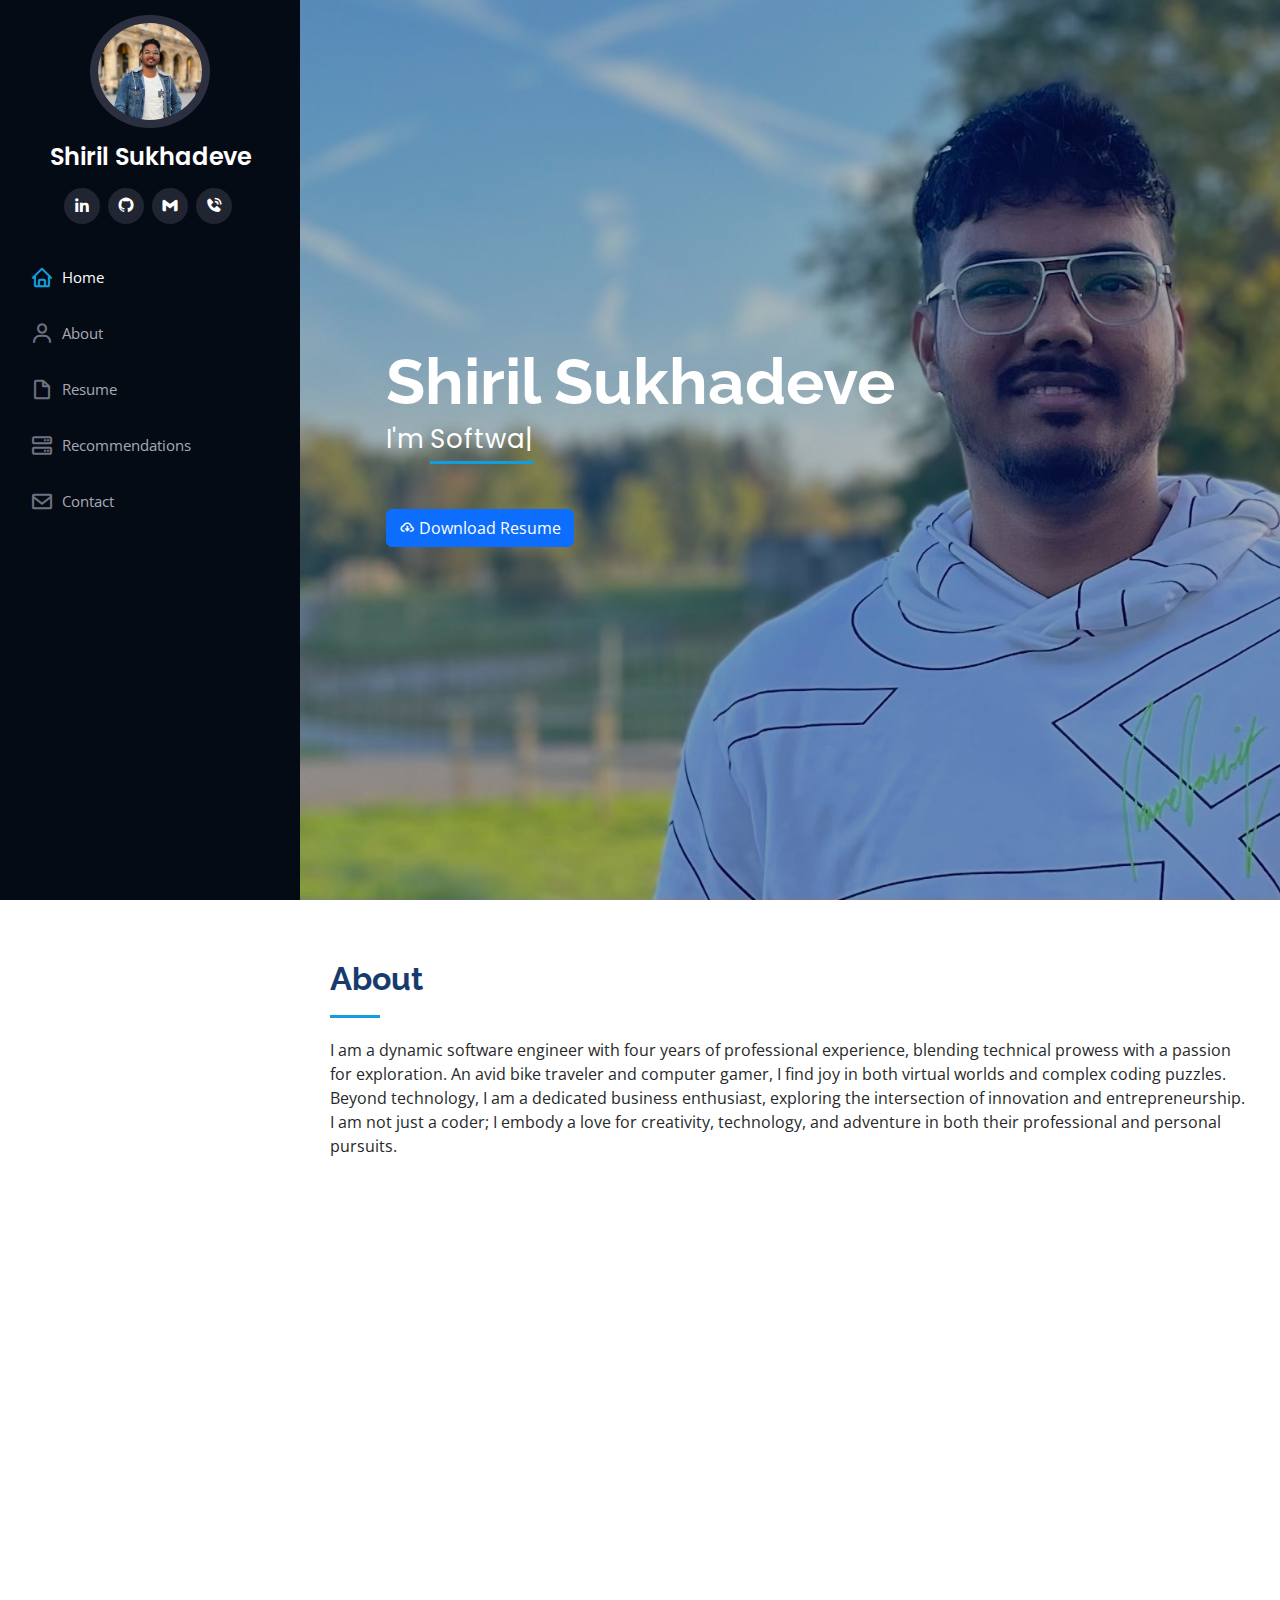
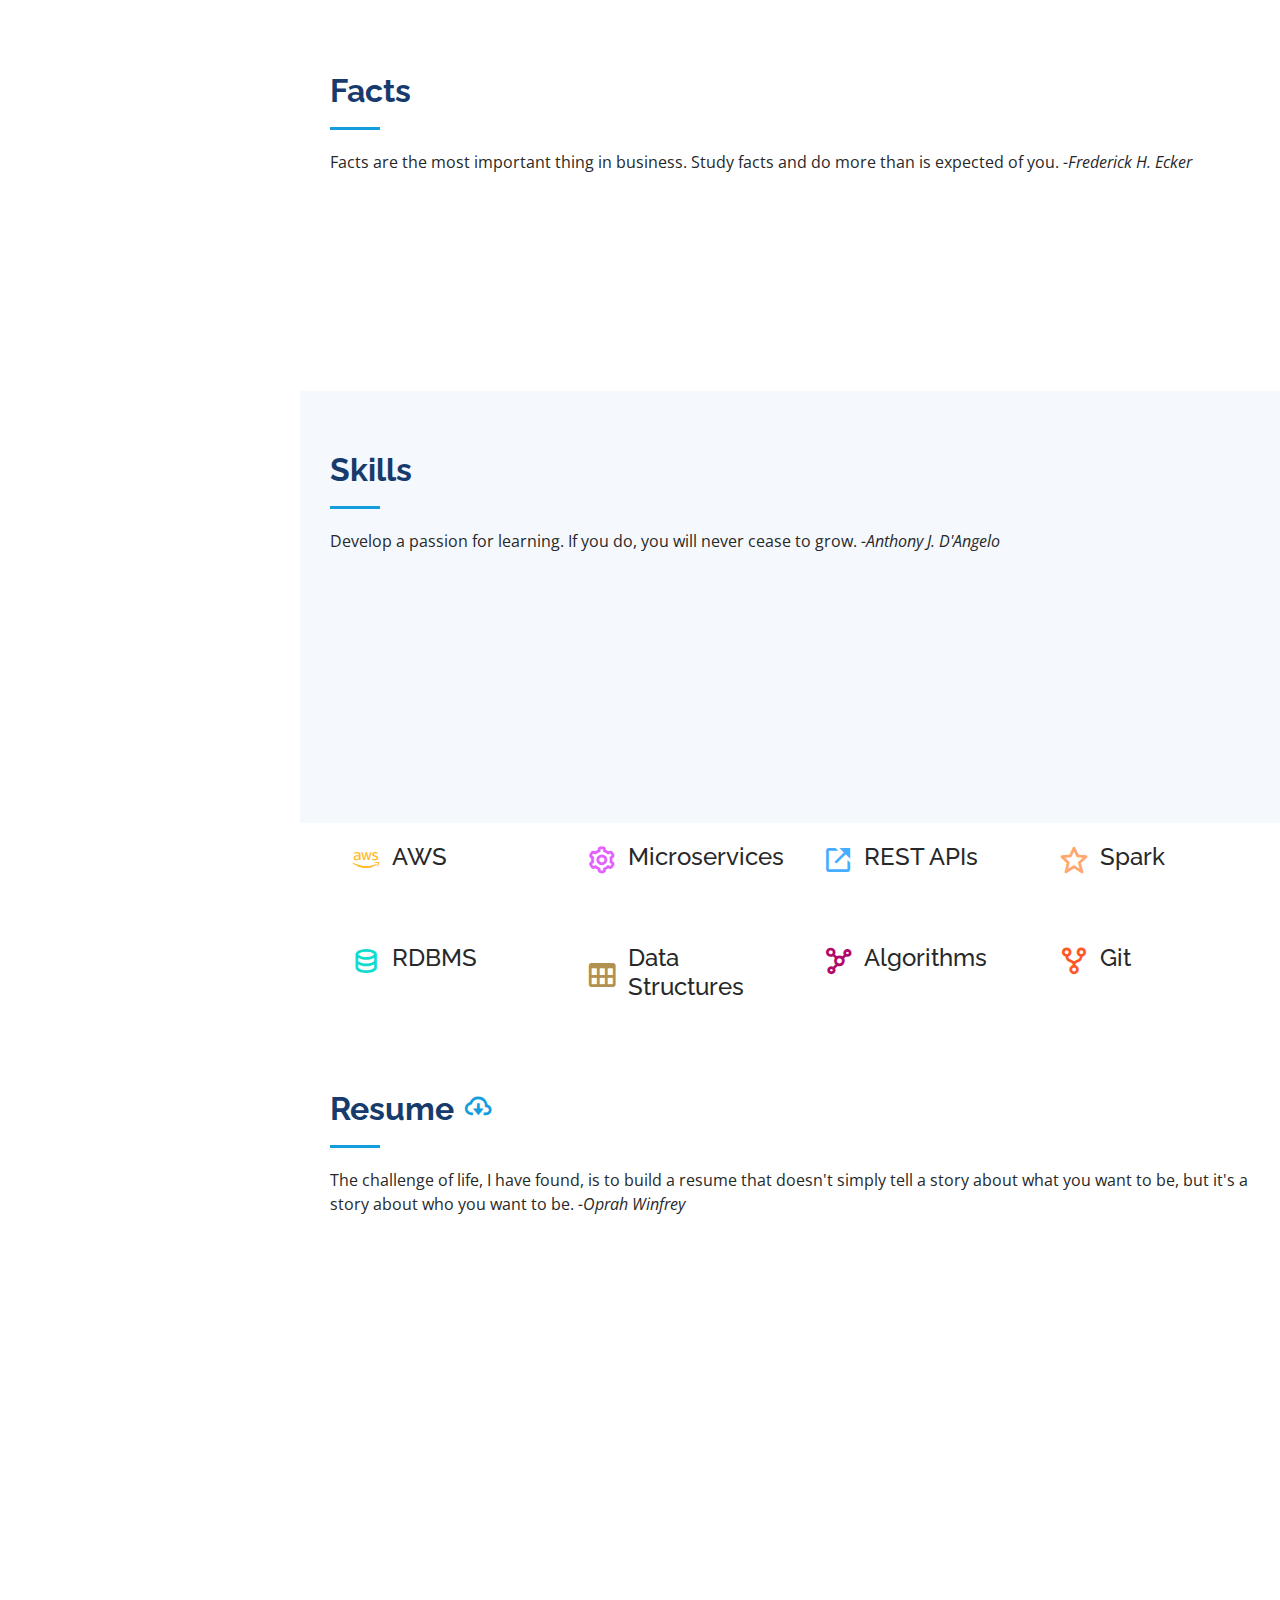
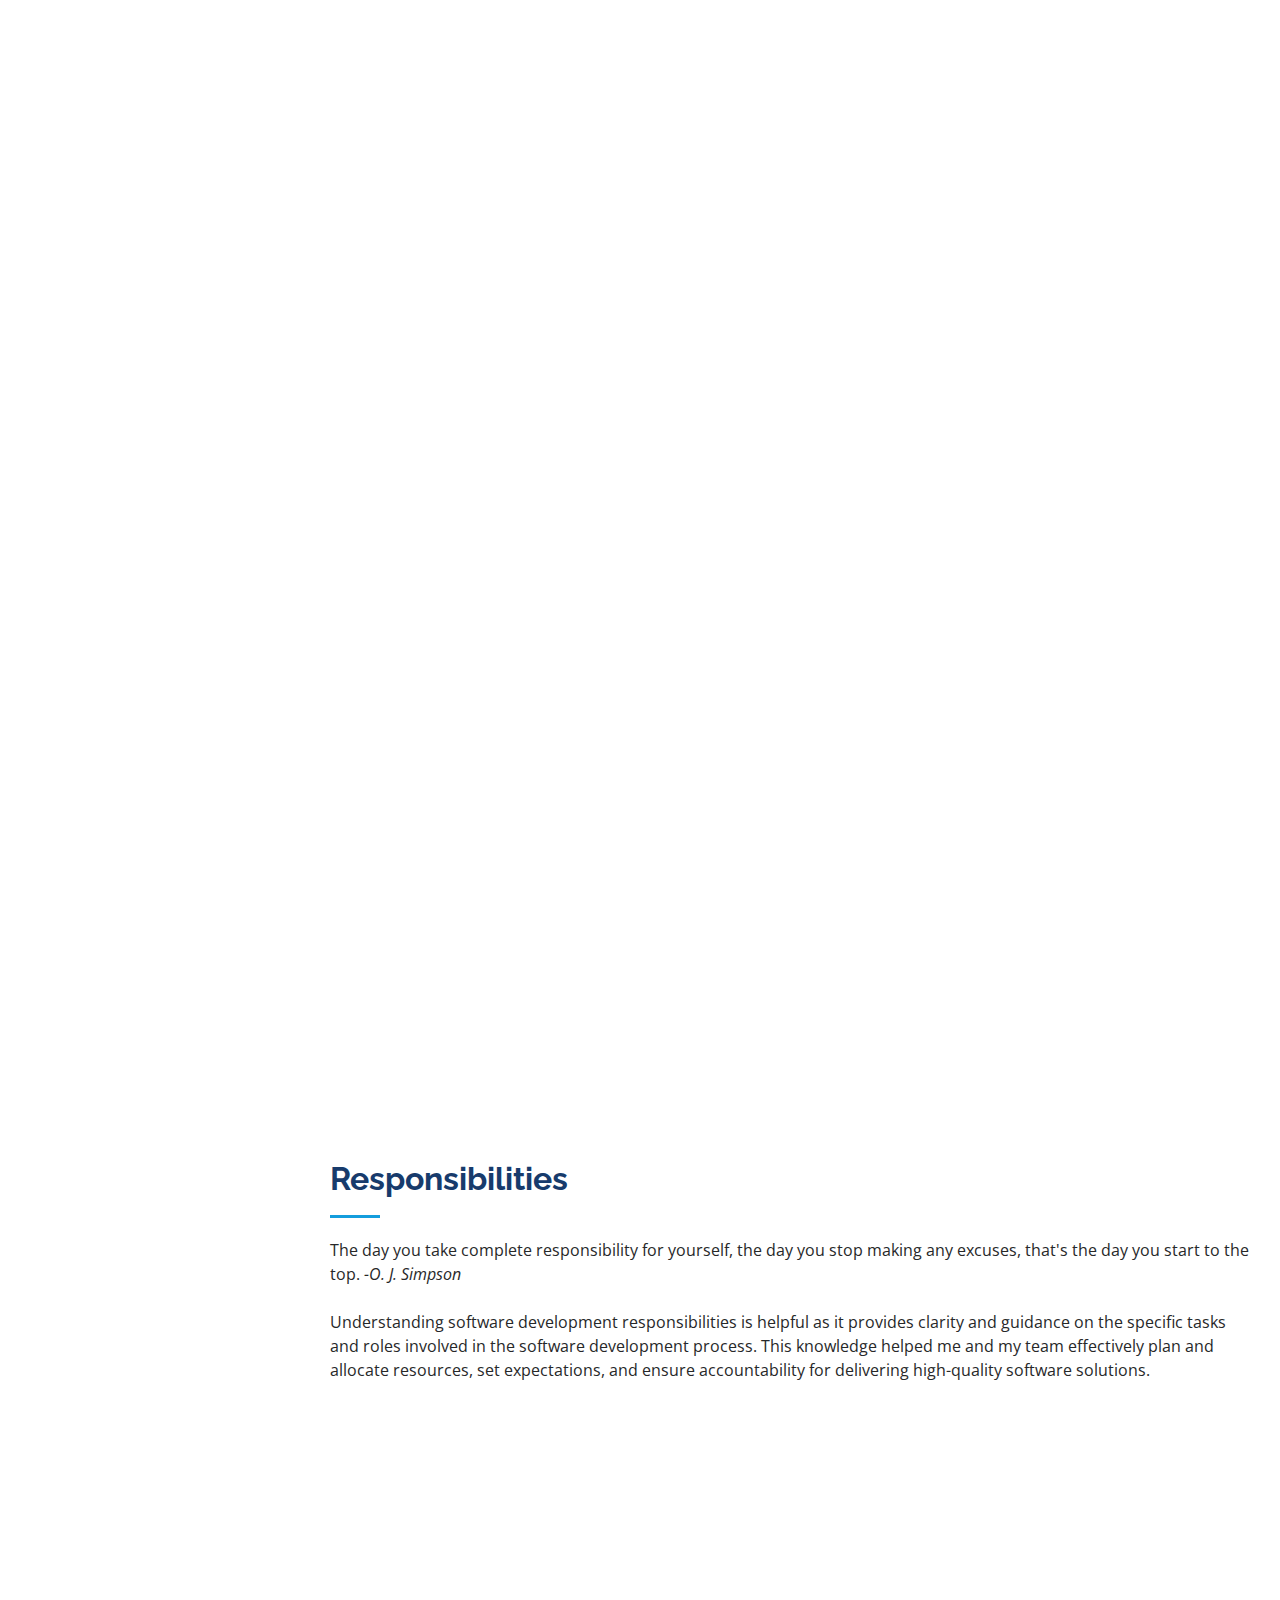
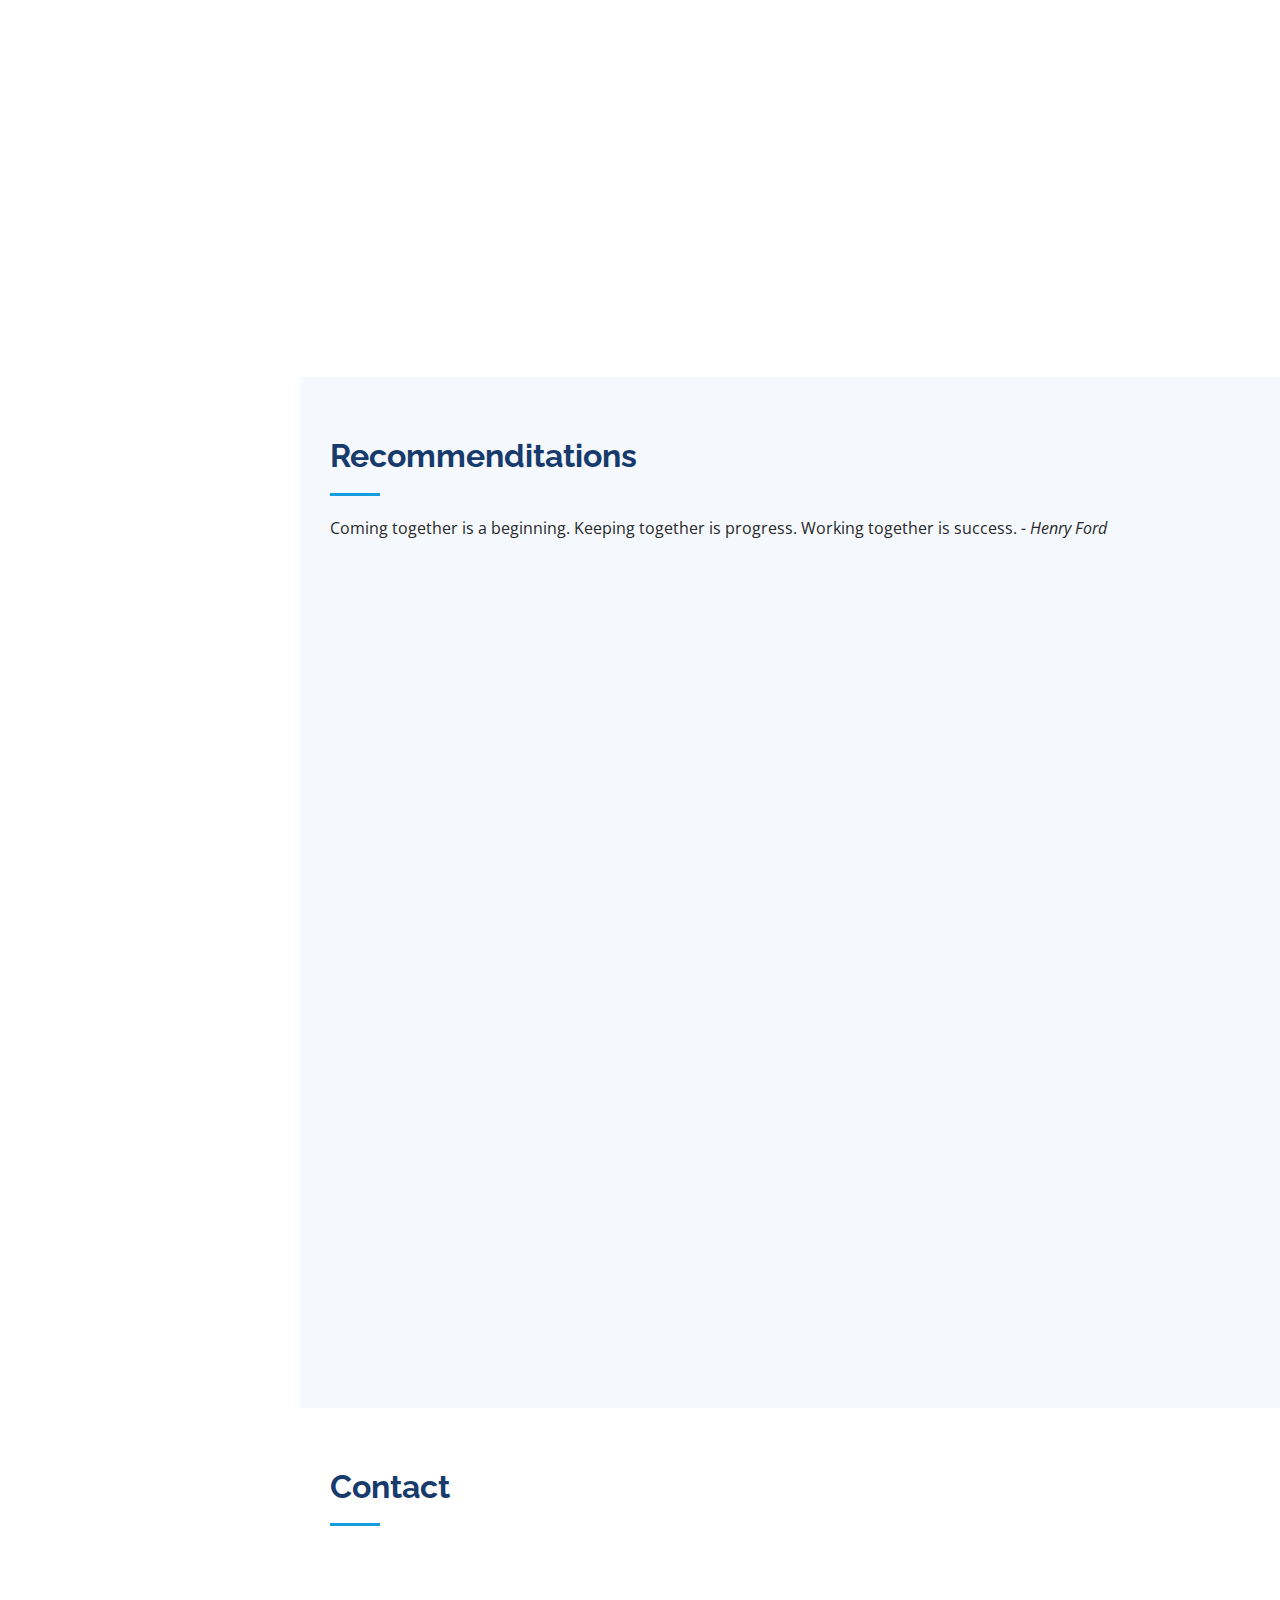
==== index.html @ 0a0eb3e1 "Add recommendation" ====
<!DOCTYPE html>
<html lang="en">

<head>
  <meta charset="utf-8">
  <meta content="width=device-width, initial-scale=1.0" name="viewport">

  <title>Shiril Sukhadeve - Software Developer</title>
  <meta content="" name="description">
  <meta content="" name="keywords">

  <!-- Favicons -->
  <link href="assets/img/favicon.png" rel="icon">
  <link href="assets/img/apple-touch-icon.png" rel="apple-touch-icon">

  <!-- Google Fonts -->
  <link href="https://fonts.googleapis.com/css?family=Open+Sans:300,300i,400,400i,600,600i,700,700i|Raleway:300,300i,400,400i,500,500i,600,600i,700,700i|Poppins:300,300i,400,400i,500,500i,600,600i,700,700i" rel="stylesheet">

  <!-- Vendor CSS Files -->
  <link href="assets/vendor/aos/aos.css" rel="stylesheet">
  <link href="assets/vendor/bootstrap/css/bootstrap.min.css" rel="stylesheet">
  <link href="assets/vendor/bootstrap-icons/bootstrap-icons.css" rel="stylesheet">
  <link href="assets/vendor/boxicons/css/boxicons.min.css" rel="stylesheet">
  <link href="assets/vendor/glightbox/css/glightbox.min.css" rel="stylesheet">
  <link href="assets/vendor/swiper/swiper-bundle.min.css" rel="stylesheet">

  <!-- Template Main CSS File -->
  <link href="assets/css/style.css" rel="stylesheet">

  <!-- =======================================================
  * Template Name: iPortfolio
  * Updated: Nov 17 2023 with Bootstrap v5.3.2
  * Template URL: https://bootstrapmade.com/iportfolio-bootstrap-portfolio-websites-template/
  * Author: BootstrapMade.com
  * License: https://bootstrapmade.com/license/
  ======================================================== -->
</head>

<body>

  <!-- ======= Mobile nav toggle button ======= -->
  <i class="bi bi-list mobile-nav-toggle d-xl-none"></i>

  <!-- ======= Header ======= -->
  <header id="header">
    <div class="d-flex flex-column">

      <div class="profile">
        <img src="assets/img/profile-img.jpg" alt="" class="img-fluid rounded-circle">
        <h1 class="text-light"><a href="index.html">Shiril Sukhadeve</a></h1>
        <div class="social-links mt-3 text-center">
          <a href="https://www.linkedin.com/in/shirilsukhadeve/" class="linkedin" target="_blank"><i class="bx bxl-linkedin"></i></a>
          <a href="https://github.com/shirilsukhadeve" class="github" target="_blank"><i class="bx bxl-github"></i></a>
          <a href="mailto:shirilsukhadeve@gmail.com" class="mail"><i class="bx bxl-gmail"></i></a>
          <a href="tel:+919168848883" class="phoneno"><i class="bx bxs-phone-call"></i></a>
          <!--<a href="#" class="twitter"><i class="bx bxl-twitter"></i></a>
-->
          <!--<a href="#" class="facebook"><i class="bx bxl-facebook"></i></a>
-->
        </div>
      </div>

      <nav id="navbar" class="nav-menu navbar">
        <ul>
          <li><a href="#hero" class="nav-link scrollto active"><i class="bx bx-home"></i> <span>Home</span></a></li>
          <!--<li><a href="assets/ShirilSukhadeve_Resume.pdf" class="nav-link resumedlownload" target="_blank"><i class="bx bx-cloud-download"></i> <span>Download Resume</span></a></li>-->
          <li><a href="#about" class="nav-link scrollto"><i class="bx bx-user"></i> <span>About</span></a></li>
          <li><a href="#resume" class="nav-link scrollto"><i class="bx bx-file-blank"></i> <span>Resume</span></a></li>
          <li><a href="#testimonials" class="nav-link scrollto"><i class="bx bx-server"></i> <span>Recommendations</span></a></li>
          <li><a href="#contact" class="nav-link scrollto"><i class="bx bx-envelope"></i> <span>Contact</span></a></li>
          <!--<li><a href="#portfolio" class="nav-link scrollto"><i class="bx bx-book-content"></i> <span>Portfolio</span></a></li>
-->
          <!--<li><a href="#services" class="nav-link scrollto"><i class="bx bx-server"></i> <span>Services</span></a></li>
-->
        </ul>
      </nav><!-- .nav-menu -->
    </div>
  </header><!-- End Header -->

  <!-- ======= Hero Section ======= -->
  <section id="hero" class="d-flex flex-column justify-content-center align-items-center">
    <div class="hero-container" data-aos="fade-in">
      <h1>Shiril Sukhadeve</h1>
      <p>I'm <span class="typed" data-typed-items=" Software Developer, Business Enthusiast, Gamer, Traveler"></span></p>
      <a class="btn btn-primary download-doc" href="assets/ShirilSukhadeve_Resume.pdf" target="_blank" role="button"><i class="bx bx-cloud-download"></i> Download Resume</a>
    </div>
  </section><!-- End Hero -->

  <main id="main">

    <!-- ======= About Section ======= -->
    <section id="about" class="about">
      <div class="container">

        <div class="section-title">
          <h2>About</h2>
          <p>I am a dynamic software engineer with four years of professional experience, blending technical prowess with a passion for exploration. An avid bike traveler and computer gamer, I find joy in both virtual worlds and complex coding puzzles. Beyond technology, I am a dedicated business enthusiast, exploring the intersection of innovation and entrepreneurship. I am not just a coder; I embody a love for creativity, technology, and adventure in both their professional and personal pursuits.</p>
        </div>

        <div class="row">
          <div class="col-lg-4" data-aos="fade-right">
            <img src="assets/img/profile-img.jpg" class="img-fluid" alt="">
          </div>
          <div class="col-lg-8 pt-4 pt-lg-0 content" data-aos="fade-left">
            <h3>Software Developer</h3>
            <div class="row">
              <div class="col-lg-6">
                <ul>
                  <li><i class="bi bi-chevron-right"></i> <strong>Website:</strong> <span>www.shirilsukhadeve.github.io</span></li>
                  <li><i class="bi bi-chevron-right"></i> <strong>Phone:</strong> <span>(+91) 9168848883</span></li>
                  <li><i class="bi bi-chevron-right"></i> <strong>City:</strong> <span>Pune, India</span></li>
                </ul>
              </div>
              <div class="col-lg-6">
                <ul>
                  <li><i class="bi bi-chevron-right"></i> <strong>Degree:</strong> <span>Master of Technology</span></li>
                  <li><i class="bi bi-chevron-right"></i> <strong>Email:</strong> <span>shirilsukhadeve@gmail.com</span></li>
                </ul>
              </div>
            </div>
            <p>
              I completed Master's of Technology in Computer Science at VIT, Pune, India, I earned my Bachelor's in Information Technology from the University of Pune, India. With a track record of delivering impactful solutions and a commitment to continuous learning, I bring a unique blend of technical expertise and creative insight to any project. My proficiency extends beyond the digital landscape. I find a harmonious balance mentoring new joinees, discussions on financial and management strategies and other social responibilities. I have contributed significantly to CSR activities at SAP.
            </p>
          </div>
        </div>

      </div>
    </section><!-- End About Section -->

    <!-- ======= Facts Section ======= -->
    <section id="facts" class="facts">
      <div class="container">

        <div class="section-title">
          <h2>Facts</h2>
          <p>Facts are the most important thing in business. Study facts and do more than is expected of you.<em> -Frederick H. Ecker</em> </p>
        </div>

        <div class="row no-gutters">

          <div class="col-lg-3 col-md-6 d-md-flex align-items-md-stretch" data-aos="fade-up" data-aos-delay="100">
            <div class="count-box">
              <i class="bi bi-journal-richtext"></i>
              <span data-purecounter-start="0" data-purecounter-end="5" data-purecounter-duration="1" class="purecounter"></span>
              <p><strong>Projects</strong></p>
            </div>
          </div>

          <div class="col-lg-3 col-md-6 d-md-flex align-items-md-stretch" data-aos="fade-up" data-aos-delay="200">
            <div class="count-box">
              <i class="bi bi-headset"></i>
              <span data-purecounter-start="0" data-purecounter-end="3" data-purecounter-duration="1" class="purecounter"></span>
              <p><strong>Years Of Support</strong></p>
            </div>
          </div>

          <div class="col-lg-3 col-md-6 d-md-flex align-items-md-stretch" data-aos="fade-up" data-aos-delay="300">
            <div class="count-box">
              <i class="bi bi-people"></i>
              <span data-purecounter-start="0" data-purecounter-end="4" data-purecounter-duration="1" class="purecounter"></span>
              <p><strong>Mentored</strong></p>
            </div>
          </div>

          <div class="col-lg-3 col-md-6 d-md-flex align-items-md-stretch" data-aos="fade-up">
            <div class="count-box">
              <i class="bi bi-emoji-smile"></i>
              <span data-purecounter-start="0" data-purecounter-end="8" data-purecounter-duration="1" class="purecounter"></span>
              <p><strong>Happy Customers</strong></p>
            </div>
          </div>

        </div>

      </div>
    </section><!-- End Facts Section -->

    <!-- ======= Skills Section ======= -->
    <section id="skills" class="skills section-bg">
      <div class="container">

        <div class="section-title">
          <h2>Skills</h2>
          <p>Develop a passion for learning. If you do, you will never cease to grow. <em>-Anthony J. D'Angelo</em></p>
        </div>

        <div class="row skills-content">

          <div class="col-lg-6" data-aos="fade-up">

            <div class="progress">
              <span class="skill">C &amp C++ </span>
              <div class="progress-bar-wrap">
                <div class="progress-bar" role="progressbar" aria-valuenow="90" aria-valuemin="0" aria-valuemax="100"></div>
              </div>
            </div>

            <div class="progress">
              <span class="skill">Java </span>
              <div class="progress-bar-wrap">
                <div class="progress-bar" role="progressbar" aria-valuenow="80" aria-valuemin="0" aria-valuemax="100"></div>
              </div>
            </div>

            <div class="progress">
              <span class="skill">Spark </span>
              <div class="progress-bar-wrap">
                <div class="progress-bar" role="progressbar" aria-valuenow="60" aria-valuemin="0" aria-valuemax="100"></div>
              </div>
            </div>

          </div>

          <div class="col-lg-6" data-aos="fade-up" data-aos-delay="100">

            <div class="progress">
              <span class="skill">Python </span>
              <div class="progress-bar-wrap">
                <div class="progress-bar" role="progressbar" aria-valuenow="90" aria-valuemin="0" aria-valuemax="100"></div>
              </div>
            </div>

            <div class="progress">
              <span class="skill">SQL </span>
              <div class="progress-bar-wrap">
                <div class="progress-bar" role="progressbar" aria-valuenow="90" aria-valuemin="0" aria-valuemax="100"></div>
              </div>
            </div>

            <div class="progress">
              <span class="skill">Docker &amp Kubernetes </span>
              <div class="progress-bar-wrap">
                <div class="progress-bar" role="progressbar" aria-valuenow="70" aria-valuemin="0" aria-valuemax="100"></div>
              </div>
            </div>

          </div>

        </div>

      </div>
    </section><!-- End Skills Section -->

    <!-- ======= Interests Section ======= -->
    <div class="interests container" id="skills">

      <div class="row">
        <div class="col-lg-3 col-md-4 mt-4 mt-md-0">
          <div class="icon-box">
            <div class="icon"><i class="bx bxl-aws" style="color: #ffbb2c;"></i></div>
            <h4>AWS</h4>
          </div>
        </div>
        <div class="col-lg-3 col-md-4 mt-4 mt-md-0">
          <div class="icon-box">
            <div class="icon"><i class="bx bx-cog" style="color: #e361ff;"></i></div>
            <h4>Microservices</h4>
          </div>
        </div>
        <div class="col-lg-3 col-md-4 mt-4 mt-md-0">
          <div class="icon-box">
            <div class="icon"><i class="bx bx-link-external" style="color: #47aeff;"></i></div>
            <h4>REST APIs</h4>
          </div>
        </div>
        <div class="col-lg-3 col-md-4 mt-4 mt-md-0">
          <div class="icon-box">
            <div class="icon"><i class="bx bx-star" style="color: #ffa76e;"></i></div>
            <h4>Spark</h4>
          </div>
        </div>
        <div class="col-lg-3 col-md-4 mt-4">
          <div class="icon-box">
            <div class="icon"><i class="bx bx-data" style="color: #11dbcf;"></i></div>
            <h4>RDBMS</h4>
          </div>
        </div>
        <div class="col-lg-3 col-md-4 mt-4">
          <div class="icon-box">
            <div class="icon"><i class="bx bx-table" style="color: #b2904f;"></i></div>
            <h4>Data Structures</h4>
          </div>
        </div>
        <div class="col-lg-3 col-md-4 mt-4">
          <div class="icon-box">
            <div class="icon"><i class="bx bx-network-chart" style="color: #b20969;"></i></div>
            <h4>Algorithms</h4>
          </div>
        </div>
        <div class="col-lg-3 col-md-4 mt-4">
          <div class="icon-box">
            <div class="icon"><i class="bx bx-git-repo-forked" style="color: #ff5828;"></i></div>
            <h4>Git</h4>
          </div>
        </div>
      </div>

    </div>
    <!-- End Interests Section -->

    <!-- ======= Resume Section ======= -->
    <section id="resume" class="resume">
      <div class="container">

        <div class="section-title">
          <h2>Resume <a href="assets/ShirilSukhadeve_Resume.pdf" class="ResumeDownload" target="_blank"><i class="bx bx-cloud-download"></i></a></h2>
          <p>The challenge of life, I have found, is to build a resume that doesn't simply tell a story about what you want to be, but it's a story about who you want to be.<em> -Oprah Winfrey</em></p>
        </div>

        <div class="row">
          <div class="col-lg-6" data-aos="fade-up">
            <h3 class="resume-title">Sumary</h3>
            <div class="resume-item pb-0">
              <h4>Shiril Sukhadeve</h4>
              <p><em>Detail-oriented Software Engineer with 4+ years of experience in data- base internals, excelling in algorithm design and data structures. Demonstrated commitment to collaborative stakeholder engagement for customer success. Adept at leading teams and solving complex problems.</em></p>
              <ul>
                <li>Pune, Maharashtra, India</li>
                <li>(+91) 9168848883</li>
                <li>shirilsukhadeve@gmail.com</li>
              </ul>
            </div>

            <h3 class="resume-title">Education</h3>
            <div class="resume-item">
              <h4>Masters of Technology</h4>
              <h5>2017 - 2019</h5>
              <p><em>Vishwakarma Information Technology, Pune</em></p>
              <p>Computer Engineering and Information Technology</p>
            </div>
            <div class="resume-item">
              <h4>Bachelor of Engineering</h4>
              <h5>2013 - 2017</h5>
              <p><em>Savitribai Phule Pune University, Pune</em></p>
              <p>Information Technology</p>
            </div>

            <h3 class="resume-title">Courses</h3>
            <div class="resume-item">
              <h4>Credential of Readiness (CORe)</h4>
              <h5>05/2022 - 10/2022</h5>
              <p><em><a href="https://www.linkedin.com/in/shirilsukhadeve/overlay/1635499776736/single-media-viewer/?profileId=ACoAAB39kqkBNXmAY9hlwGB-5VmQwMnMVl0YTKQ" class="HBSCoreDiploma" target="_blank">Diploma Certificate</a></em></p>
              <ul>
                <li>Economics For Managers</li>
                <li>Business Analytics</li>
                <li>Financial Accounting</li>
              </ul>
            </div>
            <div class="resume-item">
              <h4>Managing the Company of the Future</h4>
              <h5>06/2020 - 07/2020</h5>
              <p><em><a href="https://coursera.org/share/755f5ad149c67523ce47bfca8e029825" class="CourseraCertificate" target="_blank">Certificate</a></em></p>
            </div>

            <h3 class="resume-title">Certifications</h3>
            <div class="resume-item">
              <ul>
                <li>Java SE 7 Programmer</li>
                <p><em>Credential ID <strong>50341324</strong></em></p>
                <li>BARCLAYS Global Youth Employability Initiative</li>
                <p><em>Credential ID <strong>127945</strong></em></p>
              </ul>
            </div>
          </div>
          <div class="col-lg-6" data-aos="fade-up" data-aos-delay="100">

            <h3 class="resume-title">Professional Experience</h3>
            <div class="resume-item">
              <h4>Software Developer</h4>
              <h5>2022 - Present</h5>
              <p><em><a href="https://www.sap.com/india/index.html?url_id=auto_hp_redirect_india" class="SAP" target="_blank"> SAP </a></em></p>
              <ul>
                <li>Engaged in implementing a novel datatype with floating-point decimal support, spanning the entire database stack.</li>
                <li>Led a team in integrating SAP HANA Datalake's Files Service with SQLon Files Service, optimizing query processing.</li>
                <li>Assumed Level 2 support for a cloud-based database, focusing on Dockerized services and Kubernetes environments.</li>
                <li>Developed Python-based Spark scripts for data ingestion from Kafka into SAP HDL Files, with a comprehensive performance analysis.</li>
              </ul>
            </div>
            <div class="resume-item">
              <h4>Software Developer Assoicate</h4>
              <h5>2019 - 2022</h5>
              <p><em><a href="https://www.sap.com/india/index.html?url_id=auto_hp_redirect_india" class="SAP" target="_blank"> SAP </a></em></p>
              <ul>
                <li>Implemented a predicate-based export solution, reducing export time by 50%.</li>
                <li>Addressed performance issues in SAP HANA database through debugging and efficient data transfer strategies.</li>
                <li>Designed and executed the integration between SAP HANA Datalake's Files Service and SQL on Files Service.</li>
                <li>Led a dev angel program for a customer, ensuring a smooth product adoption.</li>
              </ul>
            </div>

            <h3 class="resume-title">Internships</h3>
            <div class="resume-item">
              <h4>Student Intern</h4>
              <h5>2018 - 2019</h5>
              <p><em><a href="https://www.sap.com/india/index.html?url_id=auto_hp_redirect_india" class="SAP" target="_blank"> SAP </a></em></p>
              <ul>
                <li>Established a Python-based framework to validate catalog and data in- tegrity during database upgrades.</li>
                <li>Contributed to the development and stabilization of the HANA Native Storage Extension.</li>
                <li>Delivered Level 2 support to clients, showcasing effective communication and problem-solving skills.</li>
              </ul>
            </div>

          </div>
        </div>

      </div>
    </section><!-- End Resume Section -->

    <!-- ======= Portfolio Section =======
    <section id="portfolio" class="portfolio section-bg">
      <div class="container">

        <div class="section-title">
          <h2>Portfolio</h2>
          <p>Magnam dolores commodi suscipit. Necessitatibus eius consequatur ex aliquid fuga eum quidem. Sit sint consectetur velit. Quisquam quos quisquam cupiditate. Et nemo qui impedit suscipit alias ea. Quia fugiat sit in iste officiis commodi quidem hic quas.</p>
        </div>

        <div class="row" data-aos="fade-up">
          <div class="col-lg-12 d-flex justify-content-center">
            <ul id="portfolio-flters">
              <li data-filter="*" class="filter-active">All</li>
              <li data-filter=".filter-app">App</li>
              <li data-filter=".filter-card">Card</li>
              <li data-filter=".filter-web">Web</li>
            </ul>
          </div>
        </div>

        <div class="row portfolio-container" data-aos="fade-up" data-aos-delay="100">

          <div class="col-lg-4 col-md-6 portfolio-item filter-app">
            <div class="portfolio-wrap">
              <img src="assets/img/portfolio/portfolio-1.jpg" class="img-fluid" alt="">
              <div class="portfolio-links">
                <a href="assets/img/portfolio/portfolio-1.jpg" data-gallery="portfolioGallery" class="portfolio-lightbox" title="App 1"><i class="bx bx-plus"></i></a>
                <a href="portfolio-details.html" title="More Details"><i class="bx bx-link"></i></a>
              </div>
            </div>
          </div>

          <div class="col-lg-4 col-md-6 portfolio-item filter-web">
            <div class="portfolio-wrap">
              <img src="assets/img/portfolio/portfolio-2.jpg" class="img-fluid" alt="">
              <div class="portfolio-links">
                <a href="assets/img/portfolio/portfolio-2.jpg" data-gallery="portfolioGallery" class="portfolio-lightbox" title="Web 3"><i class="bx bx-plus"></i></a>
                <a href="portfolio-details.html" title="More Details"><i class="bx bx-link"></i></a>
              </div>
            </div>
          </div>

          <div class="col-lg-4 col-md-6 portfolio-item filter-app">
            <div class="portfolio-wrap">
              <img src="assets/img/portfolio/portfolio-3.jpg" class="img-fluid" alt="">
              <div class="portfolio-links">
                <a href="assets/img/portfolio/portfolio-3.jpg" data-gallery="portfolioGallery" class="portfolio-lightbox" title="App 2"><i class="bx bx-plus"></i></a>
                <a href="portfolio-details.html" title="More Details"><i class="bx bx-link"></i></a>
              </div>
            </div>
          </div>

          <div class="col-lg-4 col-md-6 portfolio-item filter-card">
            <div class="portfolio-wrap">
              <img src="assets/img/portfolio/portfolio-4.jpg" class="img-fluid" alt="">
              <div class="portfolio-links">
                <a href="assets/img/portfolio/portfolio-4.jpg" data-gallery="portfolioGallery" class="portfolio-lightbox" title="Card 2"><i class="bx bx-plus"></i></a>
                <a href="portfolio-details.html" title="More Details"><i class="bx bx-link"></i></a>
              </div>
            </div>
          </div>

          <div class="col-lg-4 col-md-6 portfolio-item filter-web">
            <div class="portfolio-wrap">
              <img src="assets/img/portfolio/portfolio-5.jpg" class="img-fluid" alt="">
              <div class="portfolio-links">
                <a href="assets/img/portfolio/portfolio-5.jpg" data-gallery="portfolioGallery" class="portfolio-lightbox" title="Web 2"><i class="bx bx-plus"></i></a>
                <a href="portfolio-details.html" title="More Details"><i class="bx bx-link"></i></a>
              </div>
            </div>
          </div>

          <div class="col-lg-4 col-md-6 portfolio-item filter-app">
            <div class="portfolio-wrap">
              <img src="assets/img/portfolio/portfolio-6.jpg" class="img-fluid" alt="">
              <div class="portfolio-links">
                <a href="assets/img/portfolio/portfolio-6.jpg" data-gallery="portfolioGallery" class="portfolio-lightbox" title="App 3"><i class="bx bx-plus"></i></a>
                <a href="portfolio-details.html" title="More Details"><i class="bx bx-link"></i></a>
              </div>
            </div>
          </div>

          <div class="col-lg-4 col-md-6 portfolio-item filter-card">
            <div class="portfolio-wrap">
              <img src="assets/img/portfolio/portfolio-7.jpg" class="img-fluid" alt="">
              <div class="portfolio-links">
                <a href="assets/img/portfolio/portfolio-7.jpg" data-gallery="portfolioGallery" class="portfolio-lightbox" title="Card 1"><i class="bx bx-plus"></i></a>
                <a href="portfolio-details.html" title="More Details"><i class="bx bx-link"></i></a>
              </div>
            </div>
          </div>

          <div class="col-lg-4 col-md-6 portfolio-item filter-card">
            <div class="portfolio-wrap">
              <img src="assets/img/portfolio/portfolio-8.jpg" class="img-fluid" alt="">
              <div class="portfolio-links">
                <a href="assets/img/portfolio/portfolio-8.jpg" data-gallery="portfolioGallery" class="portfolio-lightbox" title="Card 3"><i class="bx bx-plus"></i></a>
                <a href="portfolio-details.html" title="More Details"><i class="bx bx-link"></i></a>
              </div>
            </div>
          </div>

          <div class="col-lg-4 col-md-6 portfolio-item filter-web">
            <div class="portfolio-wrap">
              <img src="assets/img/portfolio/portfolio-9.jpg" class="img-fluid" alt="">
              <div class="portfolio-links">
                <a href="assets/img/portfolio/portfolio-9.jpg" data-gallery="portfolioGallery" class="portfolio-lightbox" title="Web 3"><i class="bx bx-plus"></i></a>
                <a href="portfolio-details.html" title="More Details"><i class="bx bx-link"></i></a>
              </div>
            </div>
          </div>

        </div>

      </div>
    </section>End Portfolio Section -->

    <!-- ======= Services Section ======= -->
    <section id="services" class="services">
      <div class="container">

        <div class="section-title">
          <h2>Responsibilities</h2>
          <p2>The day you take complete responsibility for yourself, the day you stop making any excuses, that's the day you start to the top.<em> -O. J. Simpson</em></p2>
          <br>
          <br>
          <p2>Understanding software development responsibilities is helpful as it provides clarity and guidance on the specific tasks and roles involved in the software development process. This knowledge helped me and my team effectively plan and allocate resources, set expectations, and ensure accountability for delivering high-quality software solutions.</p2>
        </div>

        <div class="row">
          <div class="col-lg-4 col-md-6 icon-box" data-aos="fade-up">
            <div class="icon"><i class="bx bxl-dribbble"></i></div>
            <h4 class="title">Software Requirement Analysis</h4>
            <p class="description">Analysis of description of the functionality, behavior, and constraints that a software system or application must possess to meet the needs and expectations of its users</p>
          </div>
          <div class="col-lg-4 col-md-6 icon-box" data-aos="fade-up" data-aos-delay="100">
            <div class="icon"><i class="bx bx-file"></i></div>
            <h4 class="title">Design Documentation</h4>
            <p class="description">Comprehensive and structured representation of the architectural design, modules, components, interfaces, and implementation details of a software system, serving as a guide for development and maintenance</p>
          </div>
          <div class="col-lg-4 col-md-6 icon-box" data-aos="fade-up" data-aos-delay="200">
            <div class="icon"><i class="bx bx-pen"></i></div>
            <h4 class="title">Development</h4>
            <p class="description">Process of analysing the existing codebase and writing new code to implement functionality for the database server</p>
          </div>
          <div class="col-lg-4 col-md-6 icon-box" data-aos="fade-up" data-aos-delay="300">
            <div class="icon"><i class="bi bi-binoculars"></i></div>
            <h4 class="title">Code Review</h4>
            <p class="description">Review and provide comments for code written by other team members</p>
          </div>
          <div class="col-lg-4 col-md-6 icon-box" data-aos="fade-up" data-aos-delay="500">
            <div class="icon"><i class="bx bxs-bug-alt"></i></div>
            <h4 class="title">Software Testing</h4>
            <p class="description">Process of evaluating a software system or application to identify defects, errors, and ensure its quality, functionality, and performance meet the intended requirements</p>
          </div>
          <div class="col-lg-4 col-md-6 icon-box" data-aos="fade-up" data-aos-delay="400">
            <div class="icon"><i class="bx bxs-ambulance"></i></div>
            <h4 class="title">Customer Support</h4>
            <p class="description">Process of working on issues encountered by customers by replicating, debugging and resolving issue in the existing codebase and providing a working solution to customers</p>
          </div>
        </div>

      </div>
    </section> <!-- End Services Section -->

    <!-- ======= Recommendations Section ======= -->
    <section id="testimonials" class="testimonials section-bg">
      <div class="container">

        <div class="section-title">
          <h2>Recommenditations</h2>
          <p>Coming together is a beginning. Keeping together is progress. Working together is success.  <em>- Henry Ford</em></p>
        </div>

        <div class="testimonials-slider swiper" data-aos="fade-up" data-aos-delay="100">
          <div class="swiper-wrapper">

            <div class="swiper-slide">
              <div class="testimonial-item" data-aos="fade-up">
                <p>
                  <i class="bx bxs-quote-alt-left quote-icon-left"></i>
                  Shiril and I have been working together on implementing the SQL on Files Functionality for HANA Data Lake in C/C++. He is very efficient in finding and fixing problems. Communication was always focused and very friendly.
It was a pleasure and fun working with you, Shiril!
                  <i class="bx bxs-quote-alt-right quote-icon-right"></i>
                </p>
                <img src="assets/img/recommendations/recommendations-1.jpg" class="testimonial-img" alt="">
                <h3><a href="https://www.linkedin.com/in/hannes-rauhe-296051b0/" target="_blank">Hannes Rauhe</a></h3>
                <h4>Passionate Database Systems Developer at AWS</h4>
              </div>
            </div><!-- End testimonial item -->

            <div class="swiper-slide">
              <div class="testimonial-item" data-aos="fade-up" data-aos-delay="100">
                <p>
                  <i class="bx bxs-quote-alt-left quote-icon-left"></i>
                  I worked with Shiril on both the HANA DT and the SQL on Files projects where I served as technical advisor to his development team. Shiril is bright and motivated, and so our technical discussions were both productive and enjoyable because he fully engaged with valuable ideas and insightful questions. Shiril is a quick problem solver and the C/C++/Python code I reviewed was efficient and well organized. It was a pleasure to work with Shiril and I would gladly do so again!
                  <i class="bx bxs-quote-alt-right quote-icon-right"></i>
                </p>
                <img src="assets/img/recommendations/recommendations-2.jpg" class="testimonial-img" alt="">
                <h3><a href="https://www.linkedin.com/in/dedehaan/" target="_blank">David DeHaan</a></h3>
                <h4>Principal Software Engineer at Salesforce</h4>
              </div>
            </div><!-- End testimonial item -->

            <div class="swiper-slide">
              <div class="testimonial-item" data-aos="fade-up" data-aos-delay="300">
                <p>
                  <i class="bx bxs-quote-alt-left quote-icon-left"></i>
                  Shiril and I have worked on SQL on Files development for HANA Datalake. I found Shiril is a quick learner and has a task-oriented mindset in fast paced environment. Also it has been my pleasure to discuss technical details with him, he has been prepared and opened to raise suggestions and ideas. I hope to work together for future project.
                  <i class="bx bxs-quote-alt-right quote-icon-right"></i>
                </p>
                <img src="assets/img/recommendations/recommendations-4.jpg" class="testimonial-img" alt="">
                <h3><a href="https://www.linkedin.com/in/jasonkim10/" target="_blank">Jason Kim</a></h3>
                <h4>Development Expert at SAP</h4>
              </div>
            </div><!-- End testimonial item -->

            <div class="swiper-slide">
              <div class="testimonial-item" data-aos="fade-up" data-aos-delay="200">
                <p>
                  <i class="bx bxs-quote-alt-left quote-icon-left"></i>
                  I have been working with Shiril on the HANA Cloud projects for 4+ years, in my capacities of architect and development lead. Shiril is an exceptional software engineer. No task is too small, too large, or too difficult for him to complete with excellence and efficiency. He is committed to learning everything about a project, isn’t hesitant to ask for help, and readily offers guidance to more junior team members. His design and implementation are of the greatest quality. Shiril’s commitment to the highest quality in his work makes it always a pleasure to work with him.
                  <i class="bx bxs-quote-alt-right quote-icon-right"></i>
                </p>
                <img src="assets/img/recommendations/recommendations-3.jpg" class="testimonial-img" alt="">
                <h3><a href="https://www.linkedin.com/in/aninica/" target="_blank">Dr. Anisoara Nica</a></h3>
                <h4>Database Researcher and Architect at SAP</h4>
              </div>
            </div><!-- End testimonial item -->

            <div class="swiper-slide">
              <div class="testimonial-item" data-aos="fade-up" data-aos-delay="400">
                <p>
                  <i class="bx bxs-quote-alt-left quote-icon-left"></i>
                  Quis quorum aliqua sint quem legam fore sunt eram irure aliqua veniam tempor noster veniam enim culpa labore duis sunt culpa nulla illum cillum fugiat legam esse veniam culpa fore nisi cillum quid.
                  <i class="bx bxs-quote-alt-right quote-icon-right"></i>
                </p>
                <img src="assets/img/recommendations/recommendations-5.jpg" class="testimonial-img" alt="">
                <h3>Dummy-John Larson</h3>
                <h4>Entrepreneur</h4>
              </div>
            </div><!-- End testimonial item -->

          </div>
          <div class="swiper-pagination"></div>
        </div>

      </div>
    </section><!-- End Recommendations Section -->

    <!-- ======= Contact Section ======= -->
    <section id="contact" class="contact">
      <div class="container">

        <div class="section-title">
          <h2>Contact</h2>
          <!--<p>Magnam dolores commodi suscipit. Necessitatibus eius consequatur ex aliquid fuga eum quidem. Sit sint consectetur velit. Quisquam quos quisquam cupiditate. Et nemo qui impedit suscipit alias ea. Quia fugiat sit in iste officiis commodi quidem hic quas.</p>-->
        </div>

        <div class="row" data-aos="fade-in">

          <div class="col-lg-5 d-flex align-items-stretch">
            <div class="info">
              <div class="address">
                <i class="bi bi-geo-alt"></i>
                <h4>Location:</h4>
                <p>Pune, Maharashtra-411052, India</p>
              </div>

              <div class="email">
                <i class="bi bi-envelope"></i>
                <h4>Email:</h4>
                <p>shirilsukhadeve@gmail.com</p>
              </div>

              <div class="phone">
                <i class="bi bi-phone"></i>
                <h4>Call:</h4>
                <p>(+91) 9168848883</p>
              </div>

            </div>

          </div>
          <div class="col-lg-7 mt-5 mt-lg-0 d-flex align-items-stretch">

            <iframe src="https://www.google.com/maps/embed?pb=!1m18!1m12!1m3!1d121058.93187105133!2d73.78056553410971!3d18.524761375198732!2m3!1f0!2f0!3f0!3m2!1i1024!2i768!4f13.1!3m3!1m2!1s0x3bc2bf2e67461101%3A0x828d43bf9d9ee343!2sPune%2C%20Maharashtra%2C%20India!5e0!3m2!1sen!2sus!4v1704729689411!5m2!1sen!2sus" style="width:100%; height: 290;" allowfullscreen></iframe>
          <!--
            <form action="forms/contact.php" method="post" role="form" class="php-email-form">
              <div class="row">
                <div class="form-group col-md-6">
                  <label for="name">Your Name</label>
                  <input type="text" name="name" class="form-control" id="name" required>
                </div>
                <div class="form-group col-md-6">
                  <label for="name">Your Email</label>
                  <input type="email" class="form-control" name="email" id="email" required>
                </div>
              </div>
              <div class="form-group">
                <label for="name">Subject</label>
                <input type="text" class="form-control" name="subject" id="subject" required>
              </div>
              <div class="form-group">
                <label for="name">Message</label>
                <textarea class="form-control" name="message" rows="10" required></textarea>
              </div>
              <div class="my-3">
                <div class="loading">Loading</div>
                <div class="error-message"></div>
                <div class="sent-message">Your message has been sent. Thank you!</div>
              </div>
              <div class="text-center"><button type="submit">Send Message</button></div>
            </form>
          -->
          </div>

        </div>

      </div>
    </section><!-- End Contact Section -->

  </main><!-- End #main -->

  <!-- ======= Footer ======= 
  <footer id="footer">
    <div class="container">
      <div class="copyright">
        &copy; Copyright <strong><span>iPortfolio</span></strong>
      </div>
      <div class="credits">
        <!-- All the links in the footer should remain intact. -->
        <!-- You can delete the links only if you purchased the pro version. -->
        <!-- Licensing information: https://bootstrapmade.com/license/ -->
        <!-- Purchase the pro version with working PHP/AJAX contact form: https://bootstrapmade.com/iportfolio-bootstrap-portfolio-websites-template/ -->
        <!-- Designed by <a href="https://bootstrapmade.com/">BootstrapMade</a>
      </div>
    </div>
  </footer> End  Footer -->

  <a href="#" class="back-to-top d-flex align-items-center justify-content-center"><i class="bi bi-arrow-up-short"></i></a>

  <!-- Vendor JS Files -->
  <script src="assets/vendor/purecounter/purecounter_vanilla.js"></script>
  <script src="assets/vendor/aos/aos.js"></script>
  <script src="assets/vendor/bootstrap/js/bootstrap.bundle.min.js"></script>
  <script src="assets/vendor/glightbox/js/glightbox.min.js"></script>
  <script src="assets/vendor/isotope-layout/isotope.pkgd.min.js"></script>
  <script src="assets/vendor/swiper/swiper-bundle.min.js"></script>
  <script src="assets/vendor/typed.js/typed.umd.js"></script>
  <script src="assets/vendor/waypoints/noframework.waypoints.js"></script>
  <script src="assets/vendor/php-email-form/validate.js"></script>

  <!-- Template Main JS File -->
  <script src="assets/js/main.js"></script>

</body>

</html>
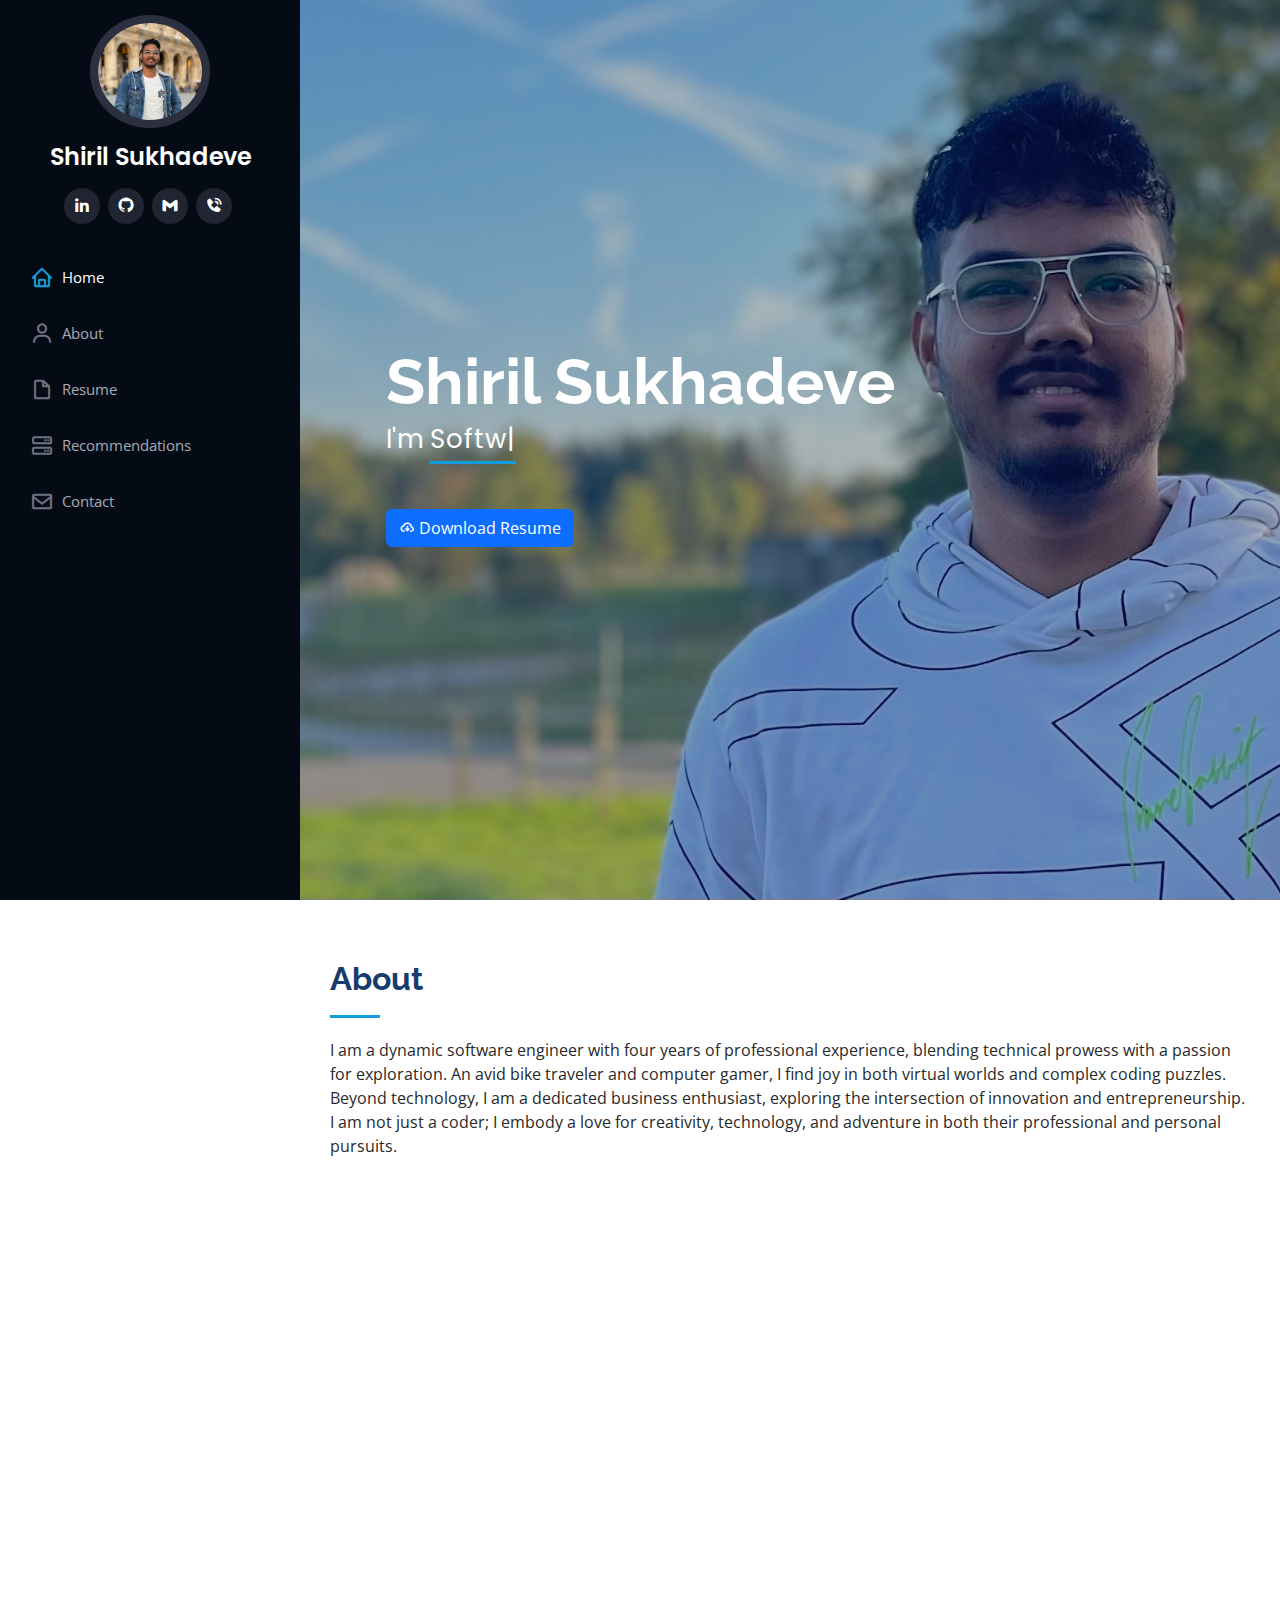
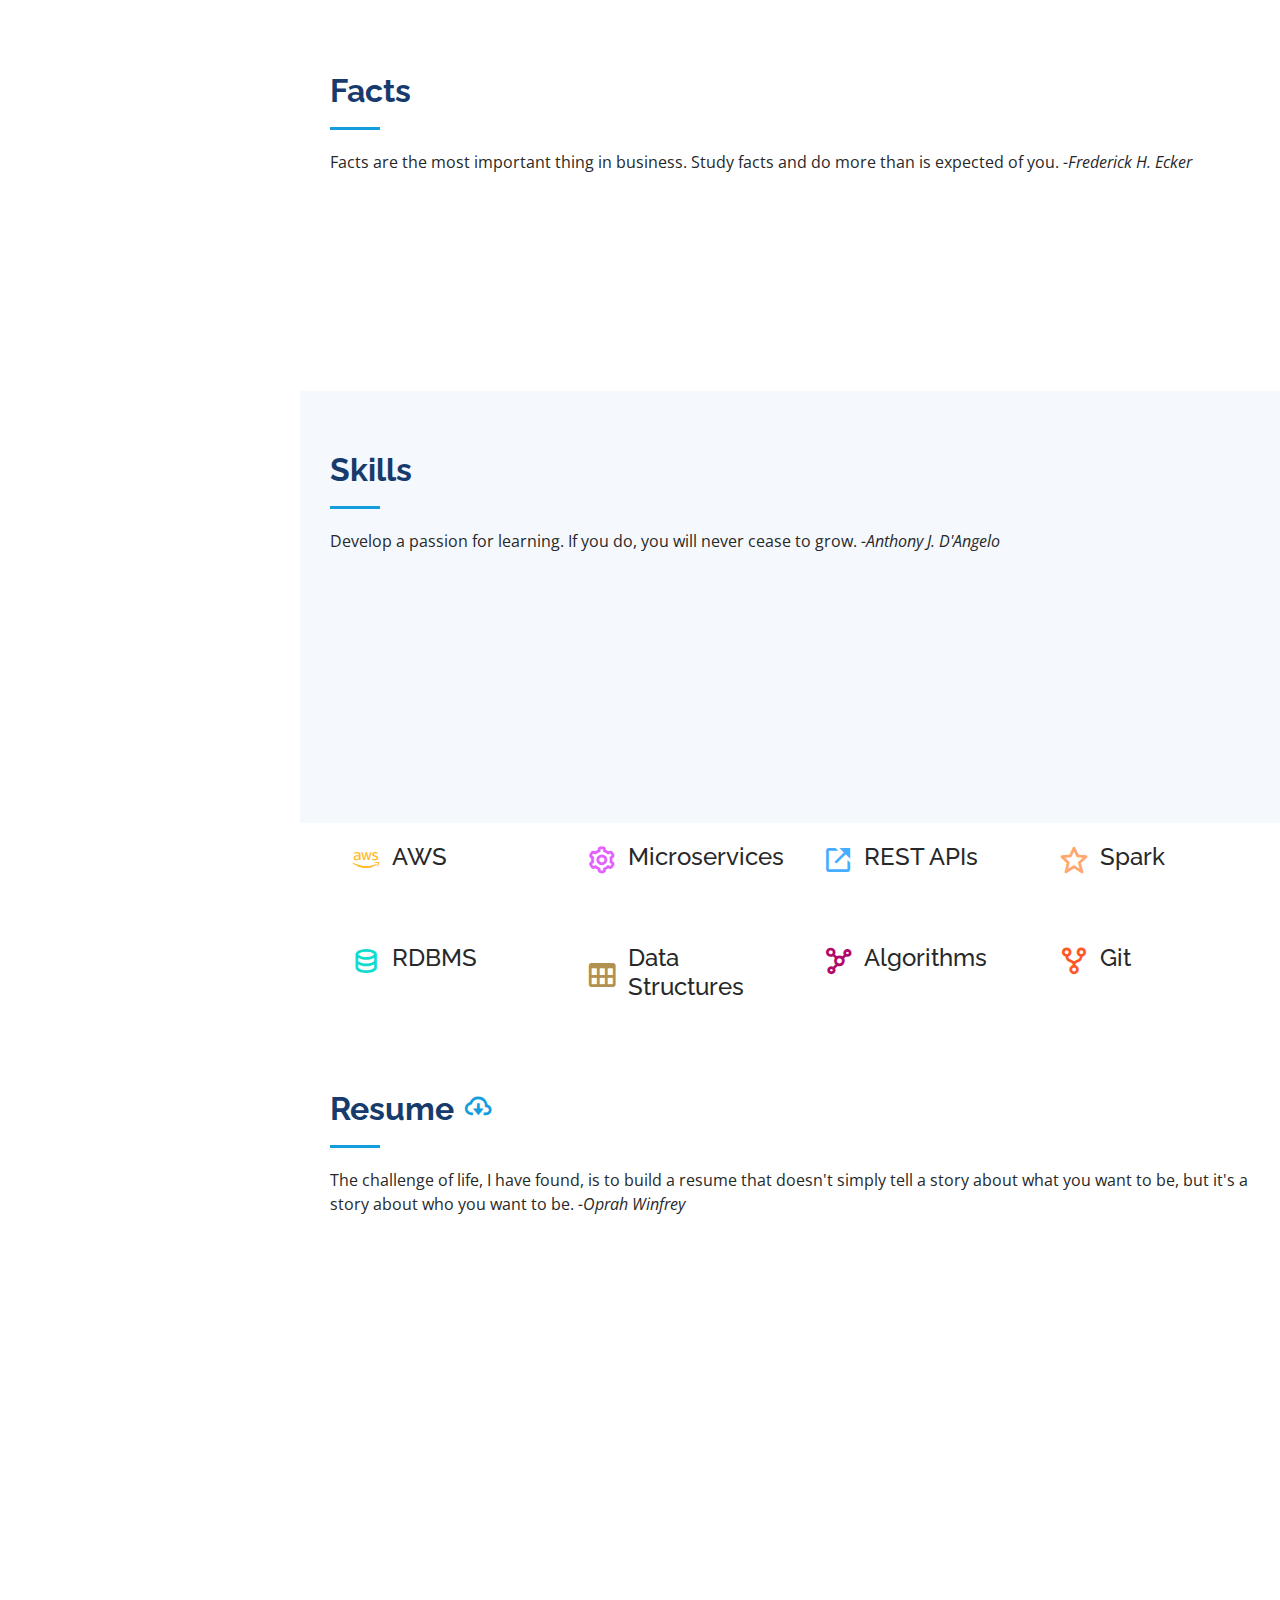
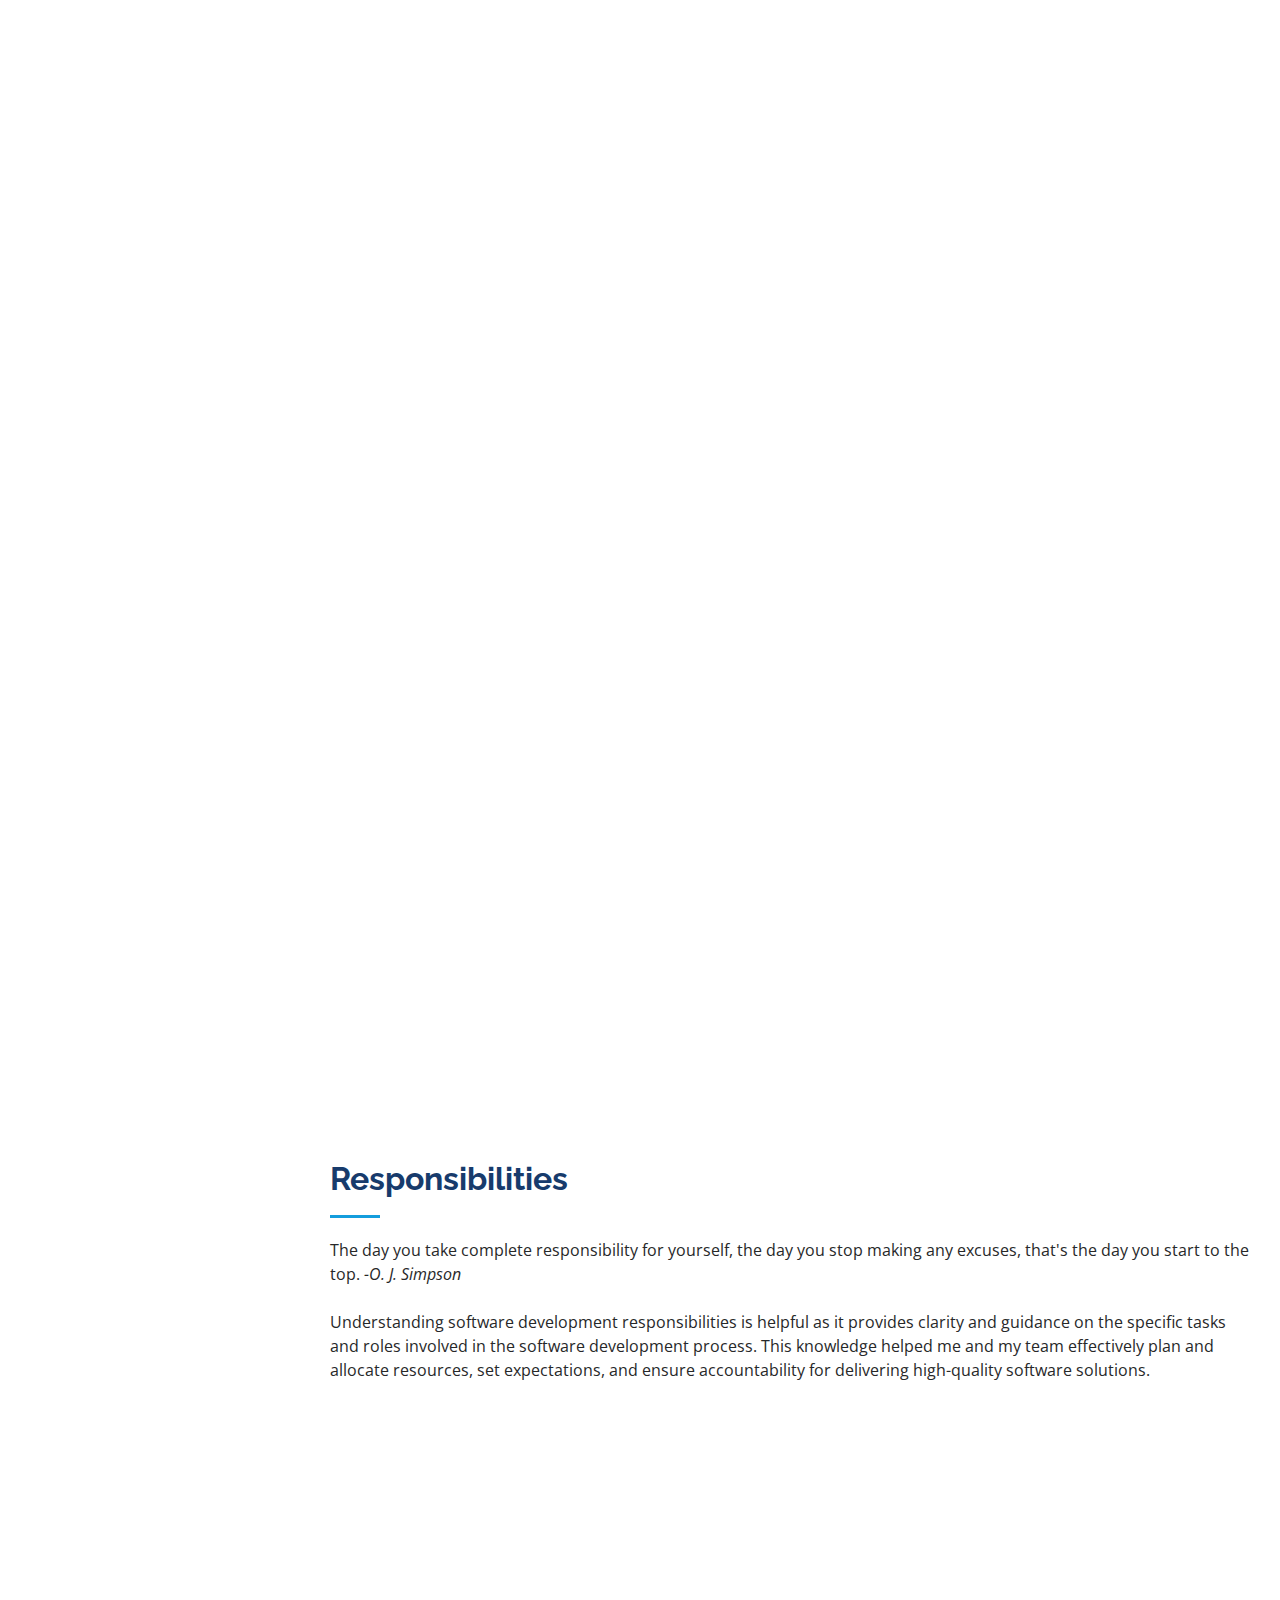
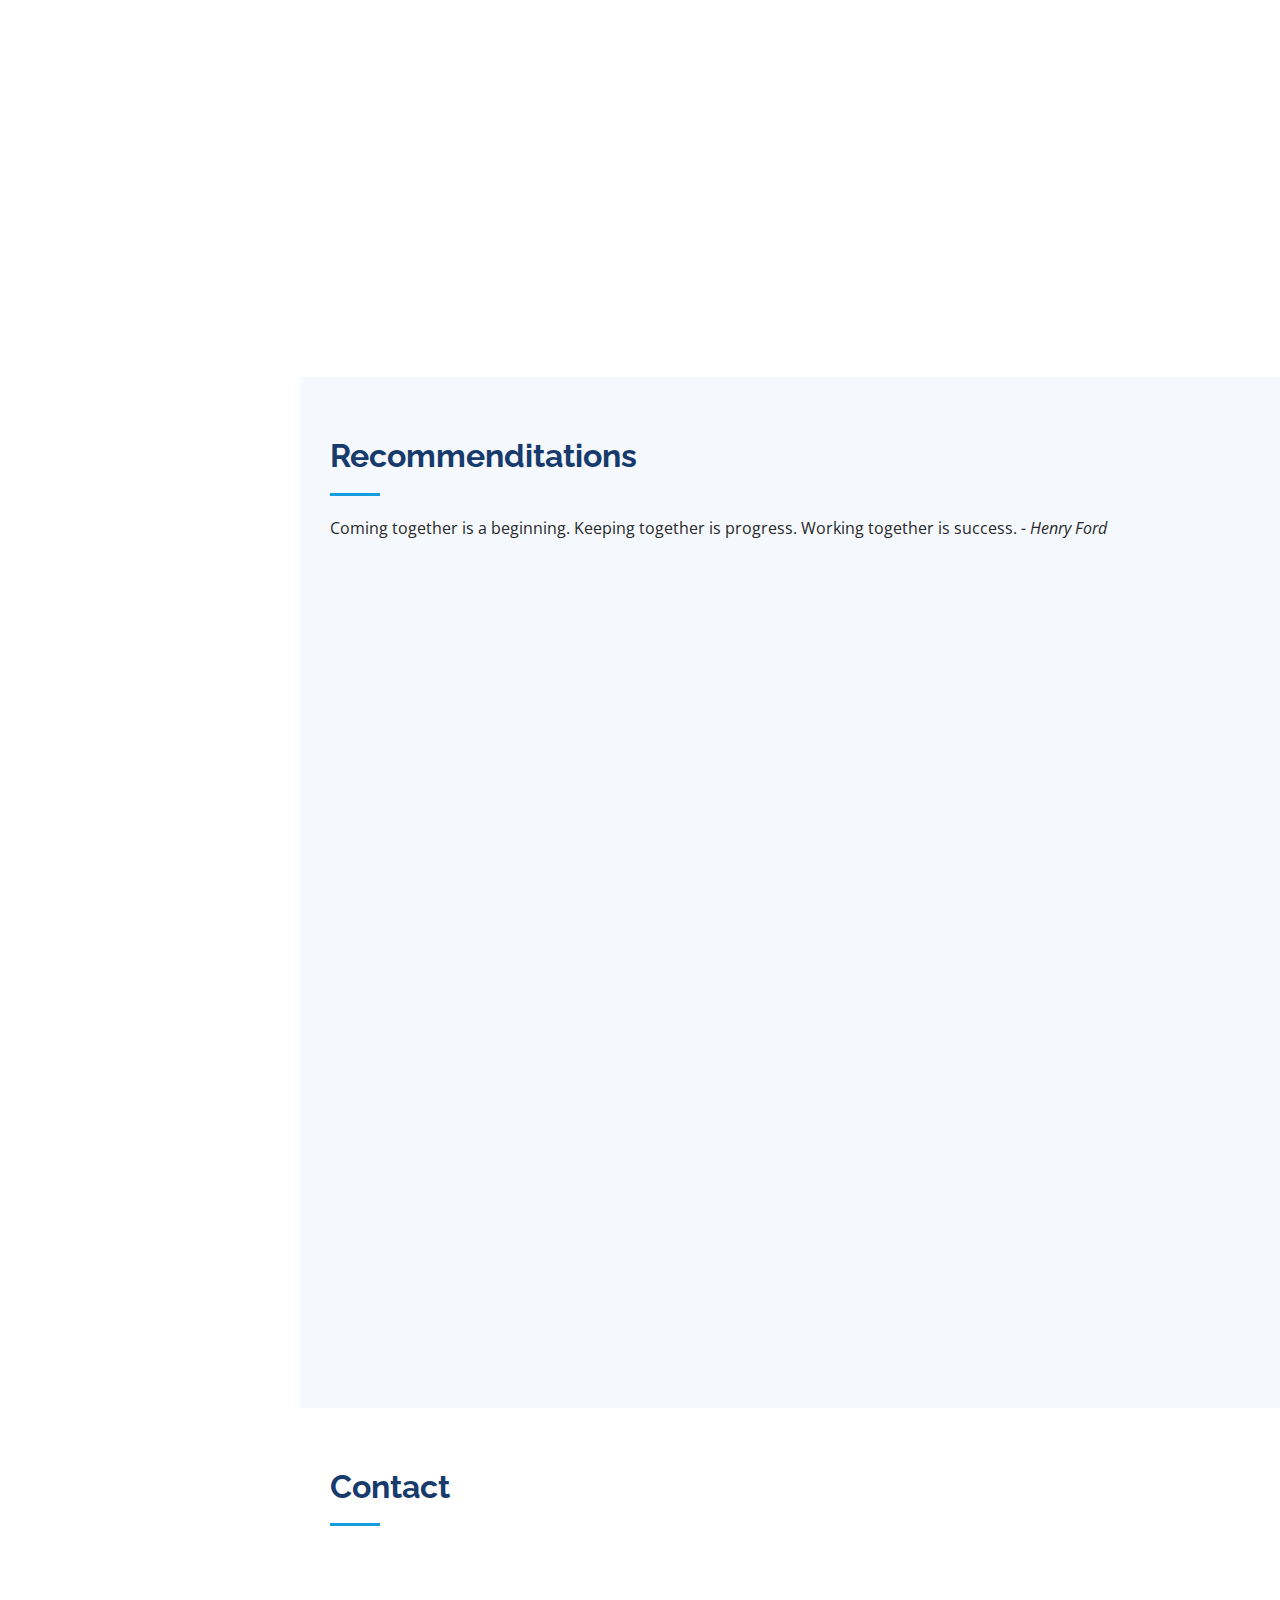
==== commit 6c40e016: "remove dummy recommendation" ====
--- a/index.html
+++ b/index.html
@@ -635,19 +635,6 @@
               </div>
             </div><!-- End testimonial item -->
 
-            <div class="swiper-slide">
-              <div class="testimonial-item" data-aos="fade-up" data-aos-delay="400">
-                <p>
-                  <i class="bx bxs-quote-alt-left quote-icon-left"></i>
-                  Quis quorum aliqua sint quem legam fore sunt eram irure aliqua veniam tempor noster veniam enim culpa labore duis sunt culpa nulla illum cillum fugiat legam esse veniam culpa fore nisi cillum quid.
-                  <i class="bx bxs-quote-alt-right quote-icon-right"></i>
-                </p>
-                <img src="assets/img/recommendations/recommendations-5.jpg" class="testimonial-img" alt="">
-                <h3>Dummy-John Larson</h3>
-                <h4>Entrepreneur</h4>
-              </div>
-            </div><!-- End testimonial item -->
-
           </div>
           <div class="swiper-pagination"></div>
         </div>
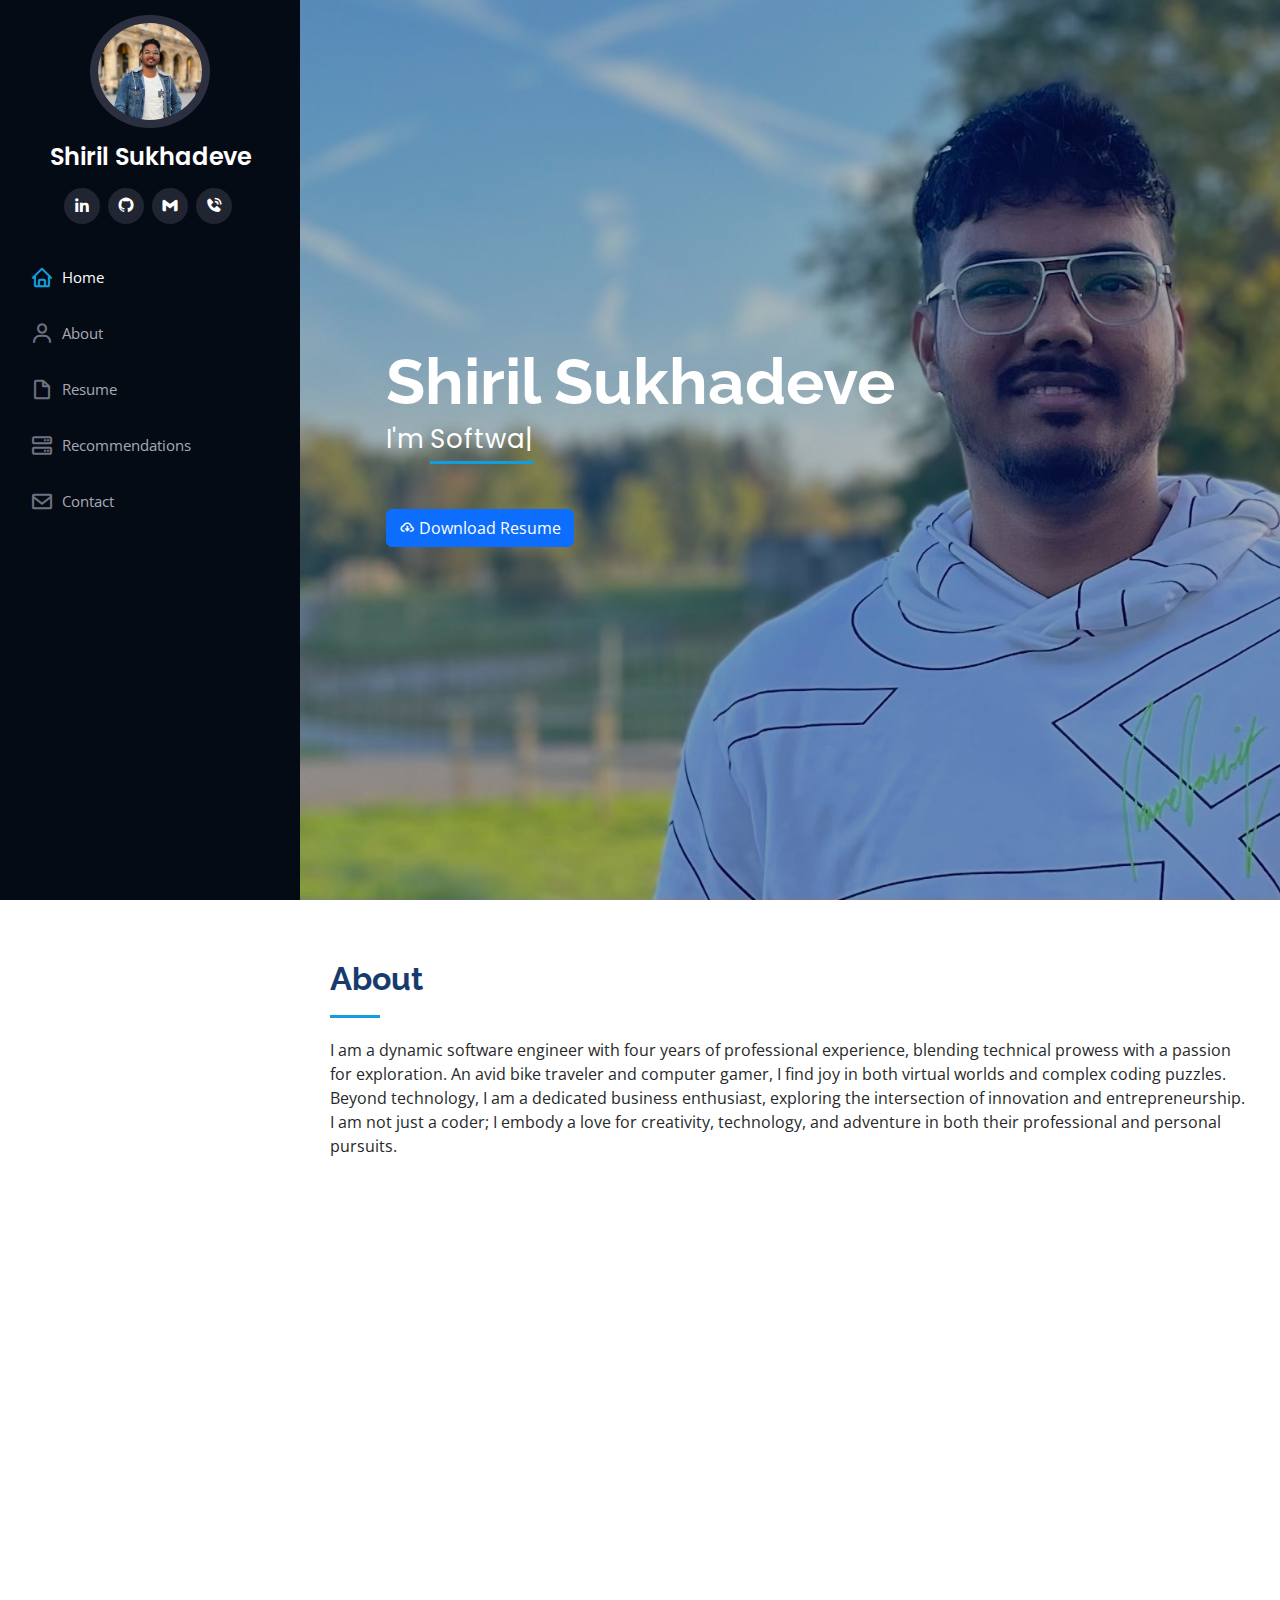
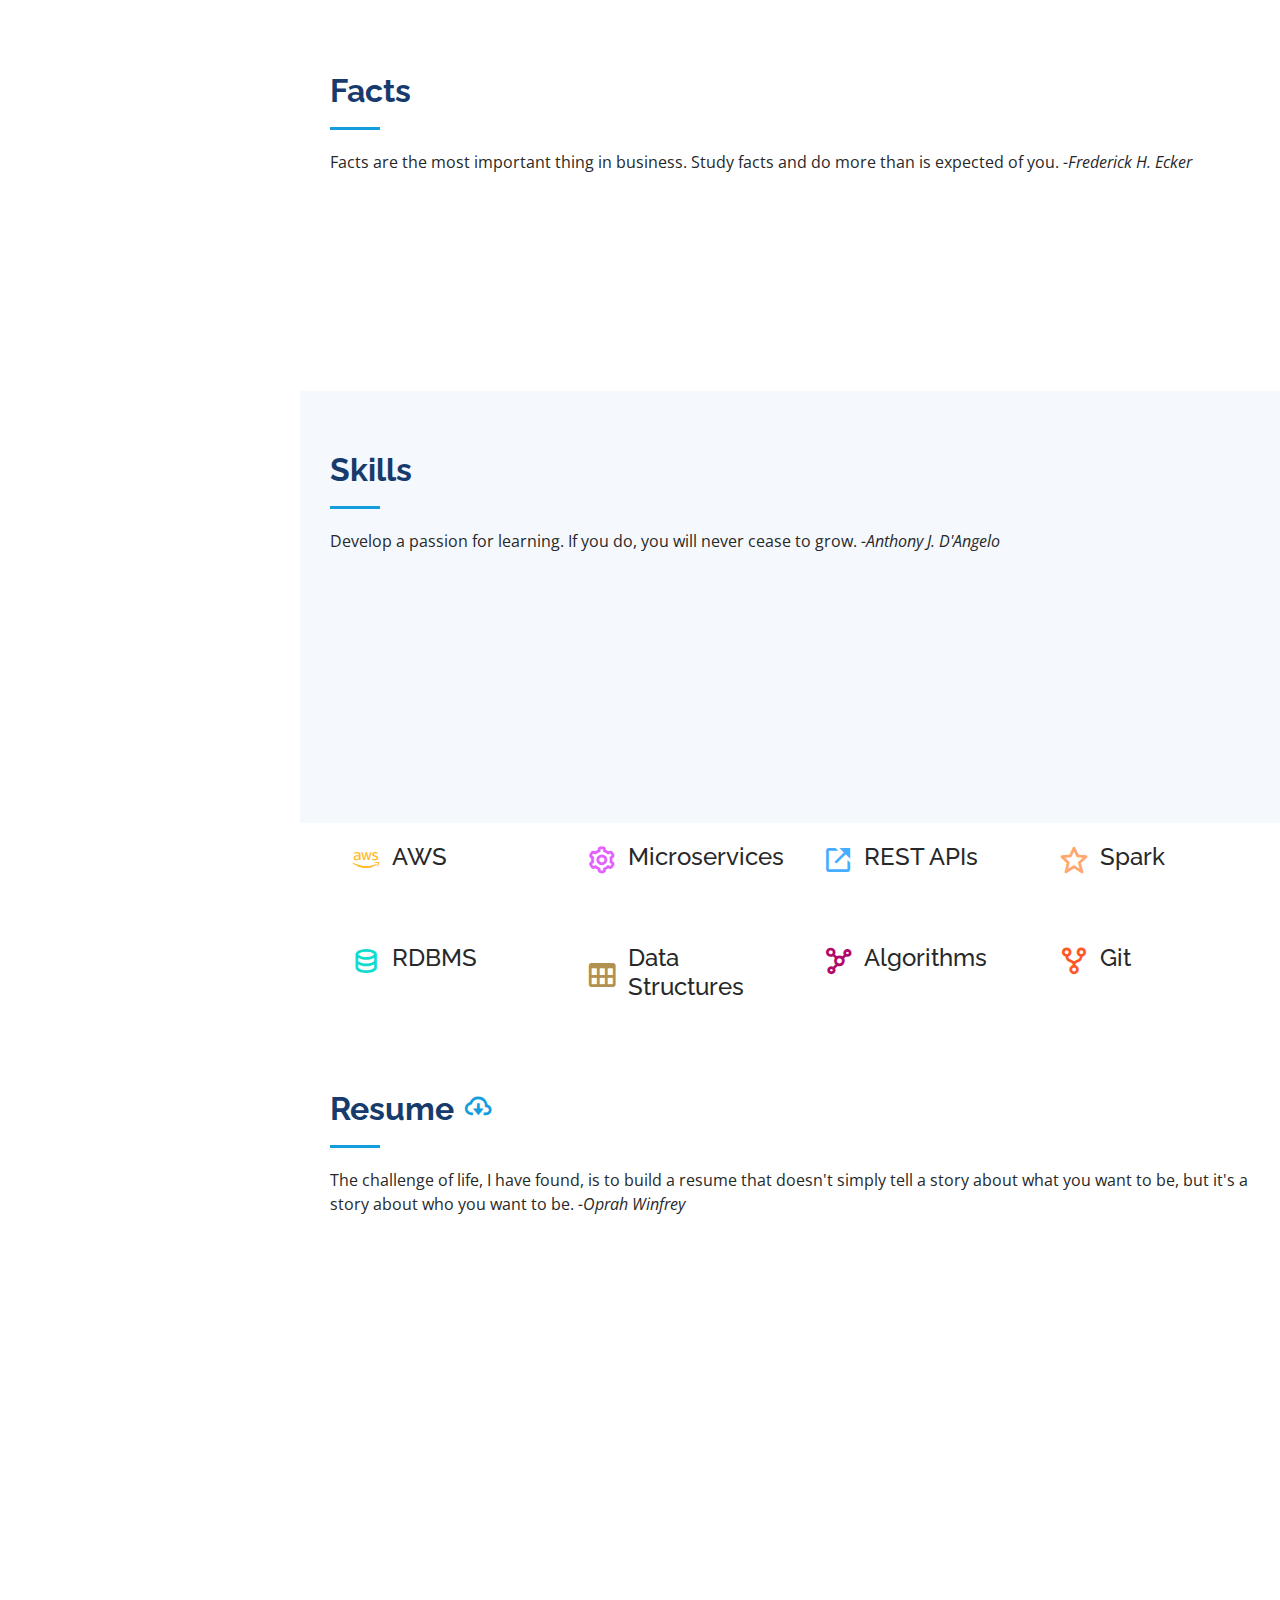
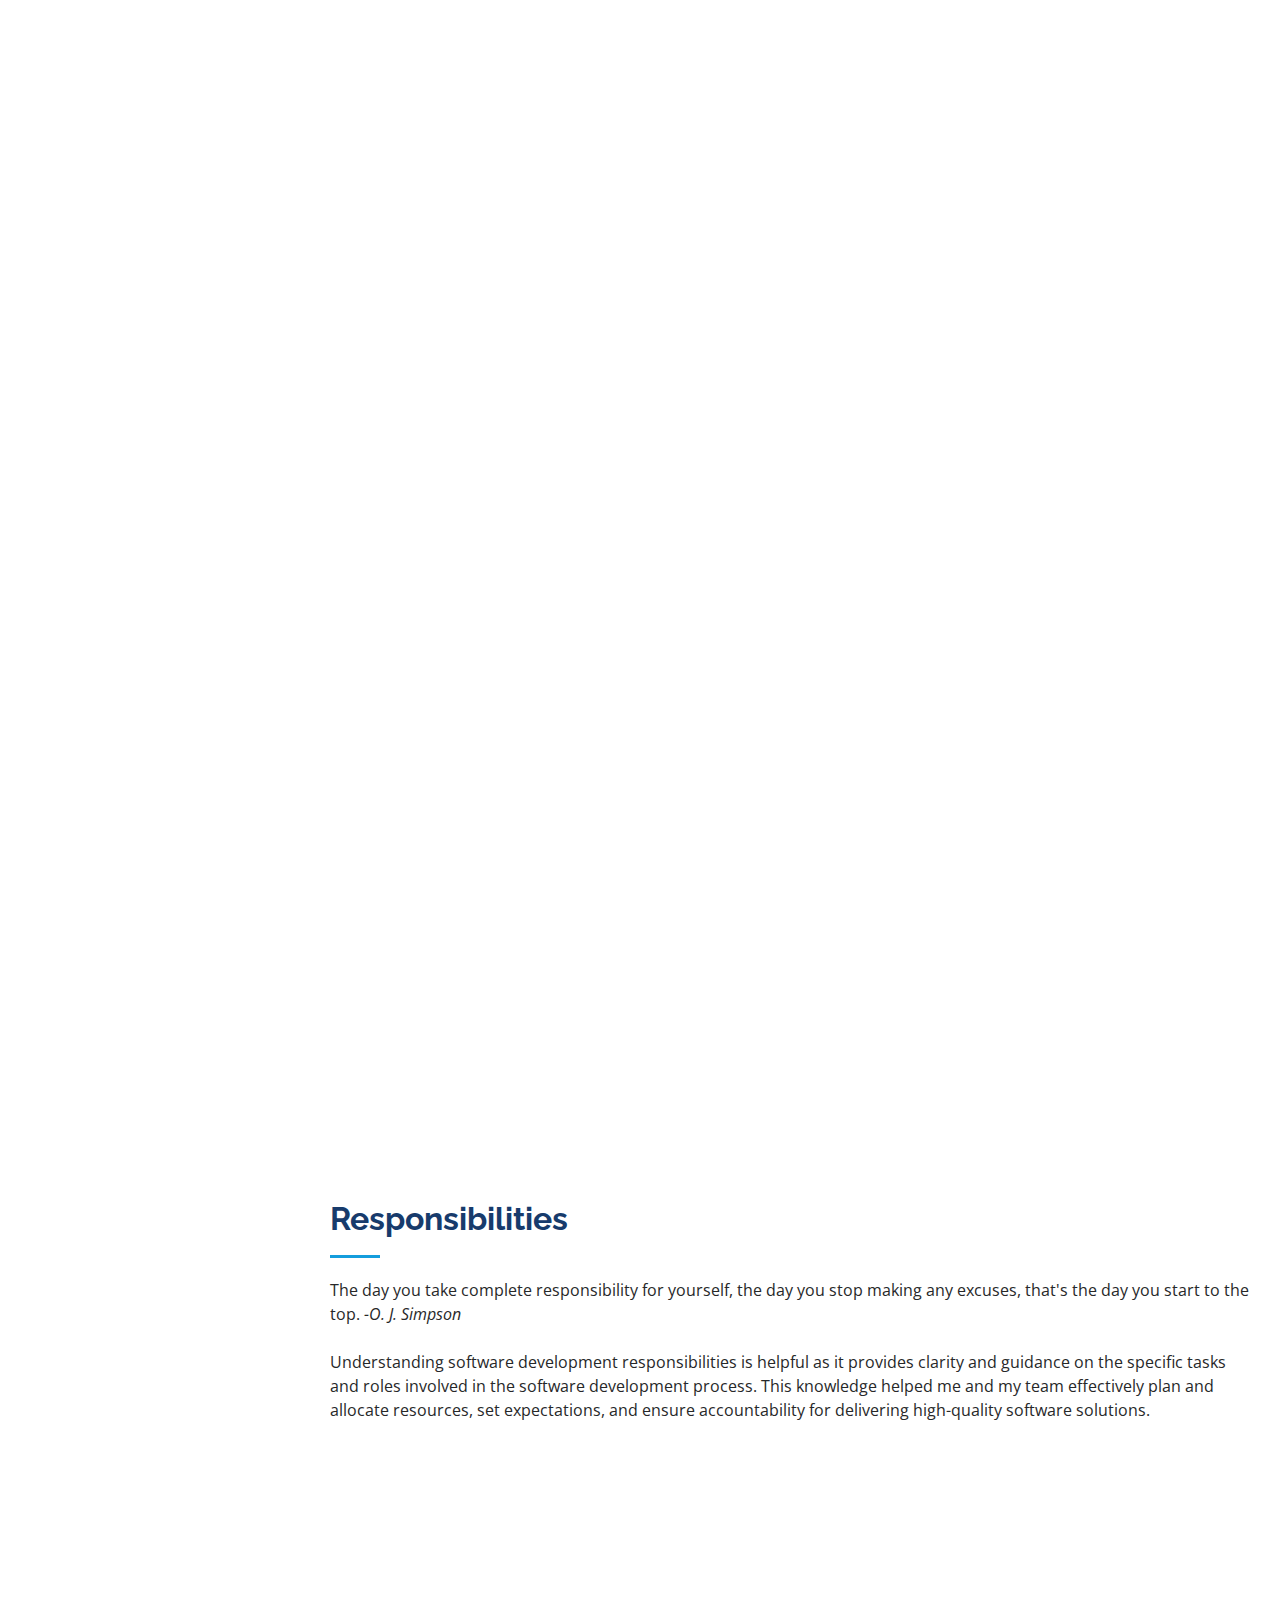
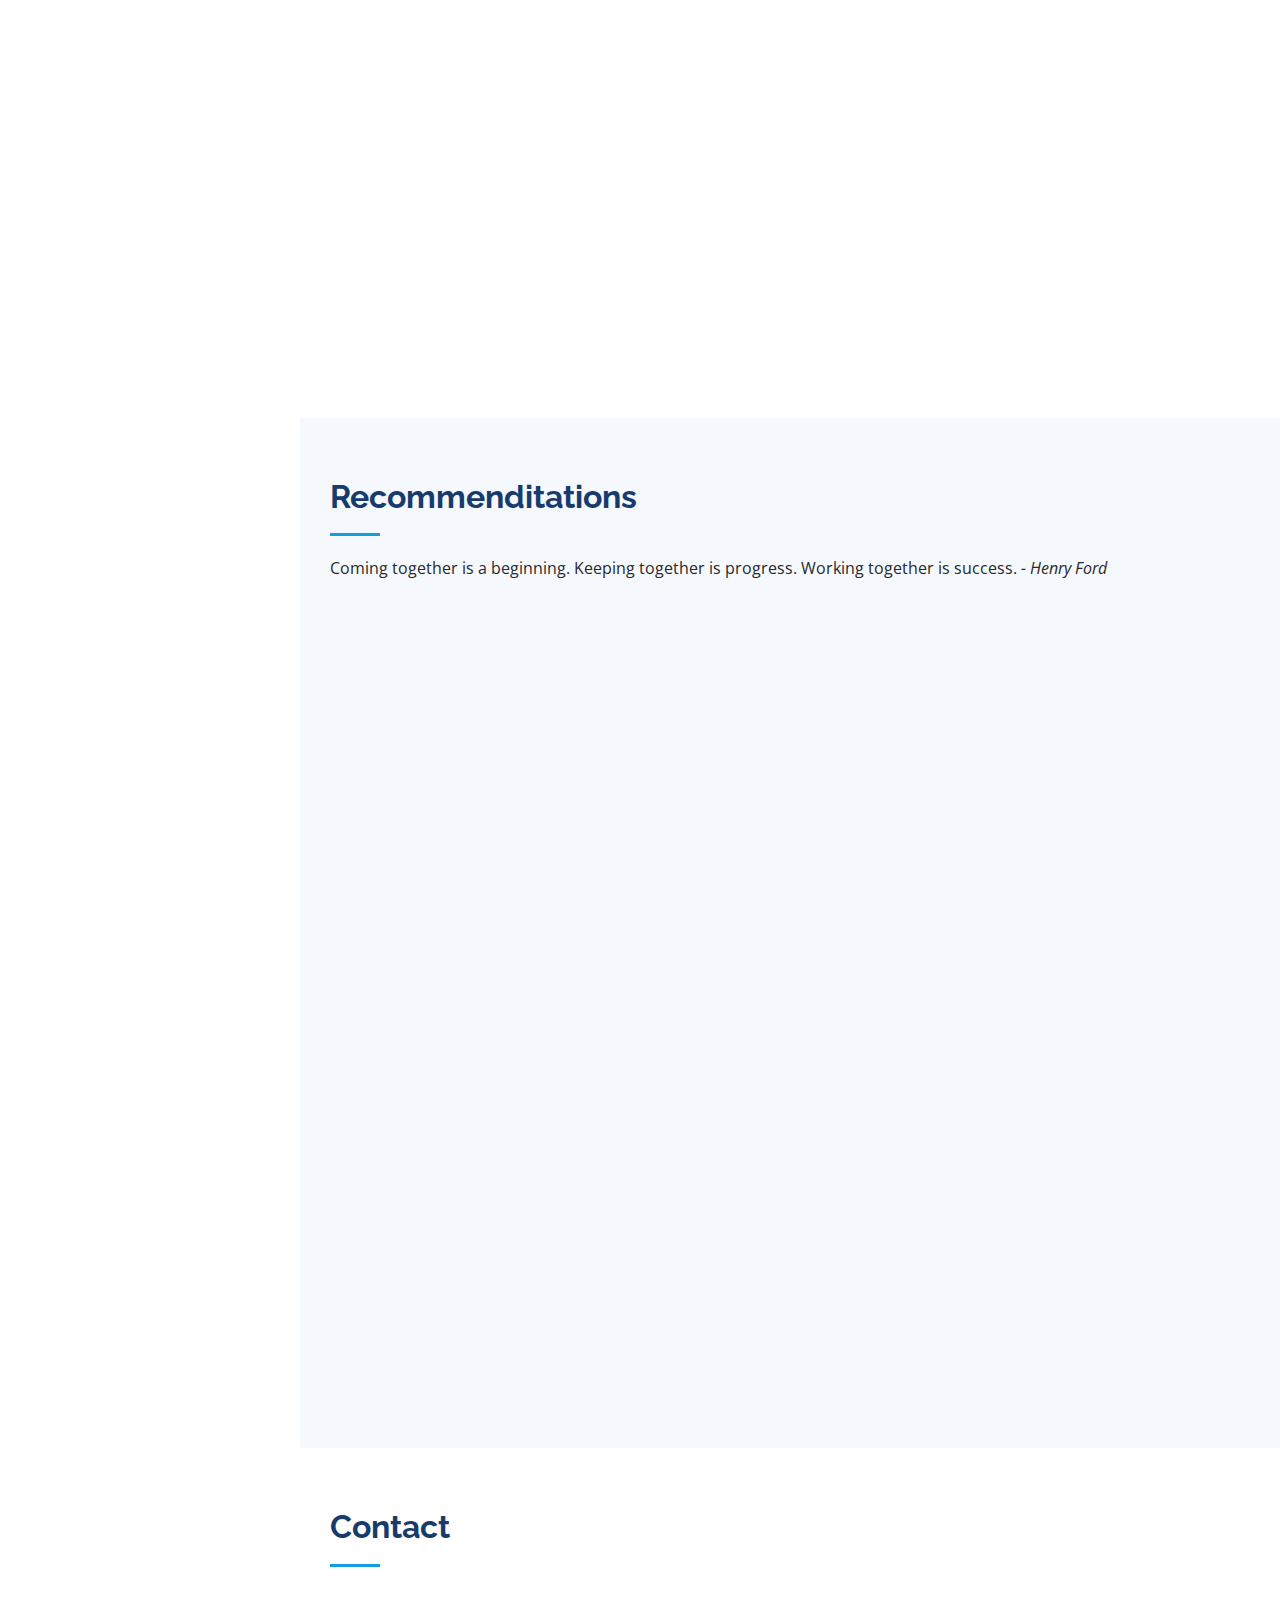
==== commit 3624bcf1: "Update Spark Adapter Work" ====
--- a/index.html
+++ b/index.html
@@ -369,7 +369,8 @@
               <h5>2022 - Present</h5>
               <p><em><a href="https://www.sap.com/india/index.html?url_id=auto_hp_redirect_india" class="SAP" target="_blank"> SAP </a></em></p>
               <ul>
-                <li>Engaged in implementing a novel datatype with floating-point decimal support, spanning the entire database stack.</li>
+                <li>Implemented a Smart Data Access Adapter to connect SAP HANA database to Spark Service in the SAP HANA Cloud environment</li>
+                <li>Implemented a POC for a novel datatype with floating-point decimal support, spanning the entire database stack.</li>
                 <li>Led a team in integrating SAP HANA Datalake's Files Service with SQLon Files Service, optimizing query processing.</li>
                 <li>Assumed Level 2 support for a cloud-based database, focusing on Dockerized services and Kubernetes environments.</li>
                 <li>Developed Python-based Spark scripts for data ingestion from Kafka into SAP HDL Files, with a comprehensive performance analysis.</li>
--- a/assets/css/style.css
+++ b/assets/css/style.css
@@ -227,12 +227,21 @@
   cursor: pointer;
 }
 
+.mobile-nav-toggle i {
+  color: #45505b;
+}
+
 .mobile-nav-active {
   overflow: hidden;
 }
 
 .mobile-nav-active #header {
   left: 0;
+}
+
+.mobile-nav-active .mobile-nav-toggle {
+  color: #fff;
+  background-color: #0563bb;
 }
 
 /*--------------------------------------------------------------
@@ -243,6 +252,14 @@
   height: 100vh;
   background: url("../img/hero-bg.jpg") top center;
   background-size: cover;
+}
+
+@media (max-width: 992px) {
+  #hero {
+    background: url("../img/hero-bg-mini.jpg") top right no-repeat;
+    background-size: cover;
+    position: center;
+  }
 }
 
 #hero:before {
@@ -290,7 +307,11 @@
   }
 }
 
-@media (max-width: 768px) {
+@media (max-width: 992px) {
+  #hero {
+    text-align: center;
+  }
+
   #hero h1 {
     font-size: 28px;
     line-height: 36px;
@@ -1087,7 +1108,7 @@
   content: "/";
 }
 
-@media (max-width: 768px) {
+@media (max-width: 992px) {
   .breadcrumbs .d-flex {
     display: block !important;
   }
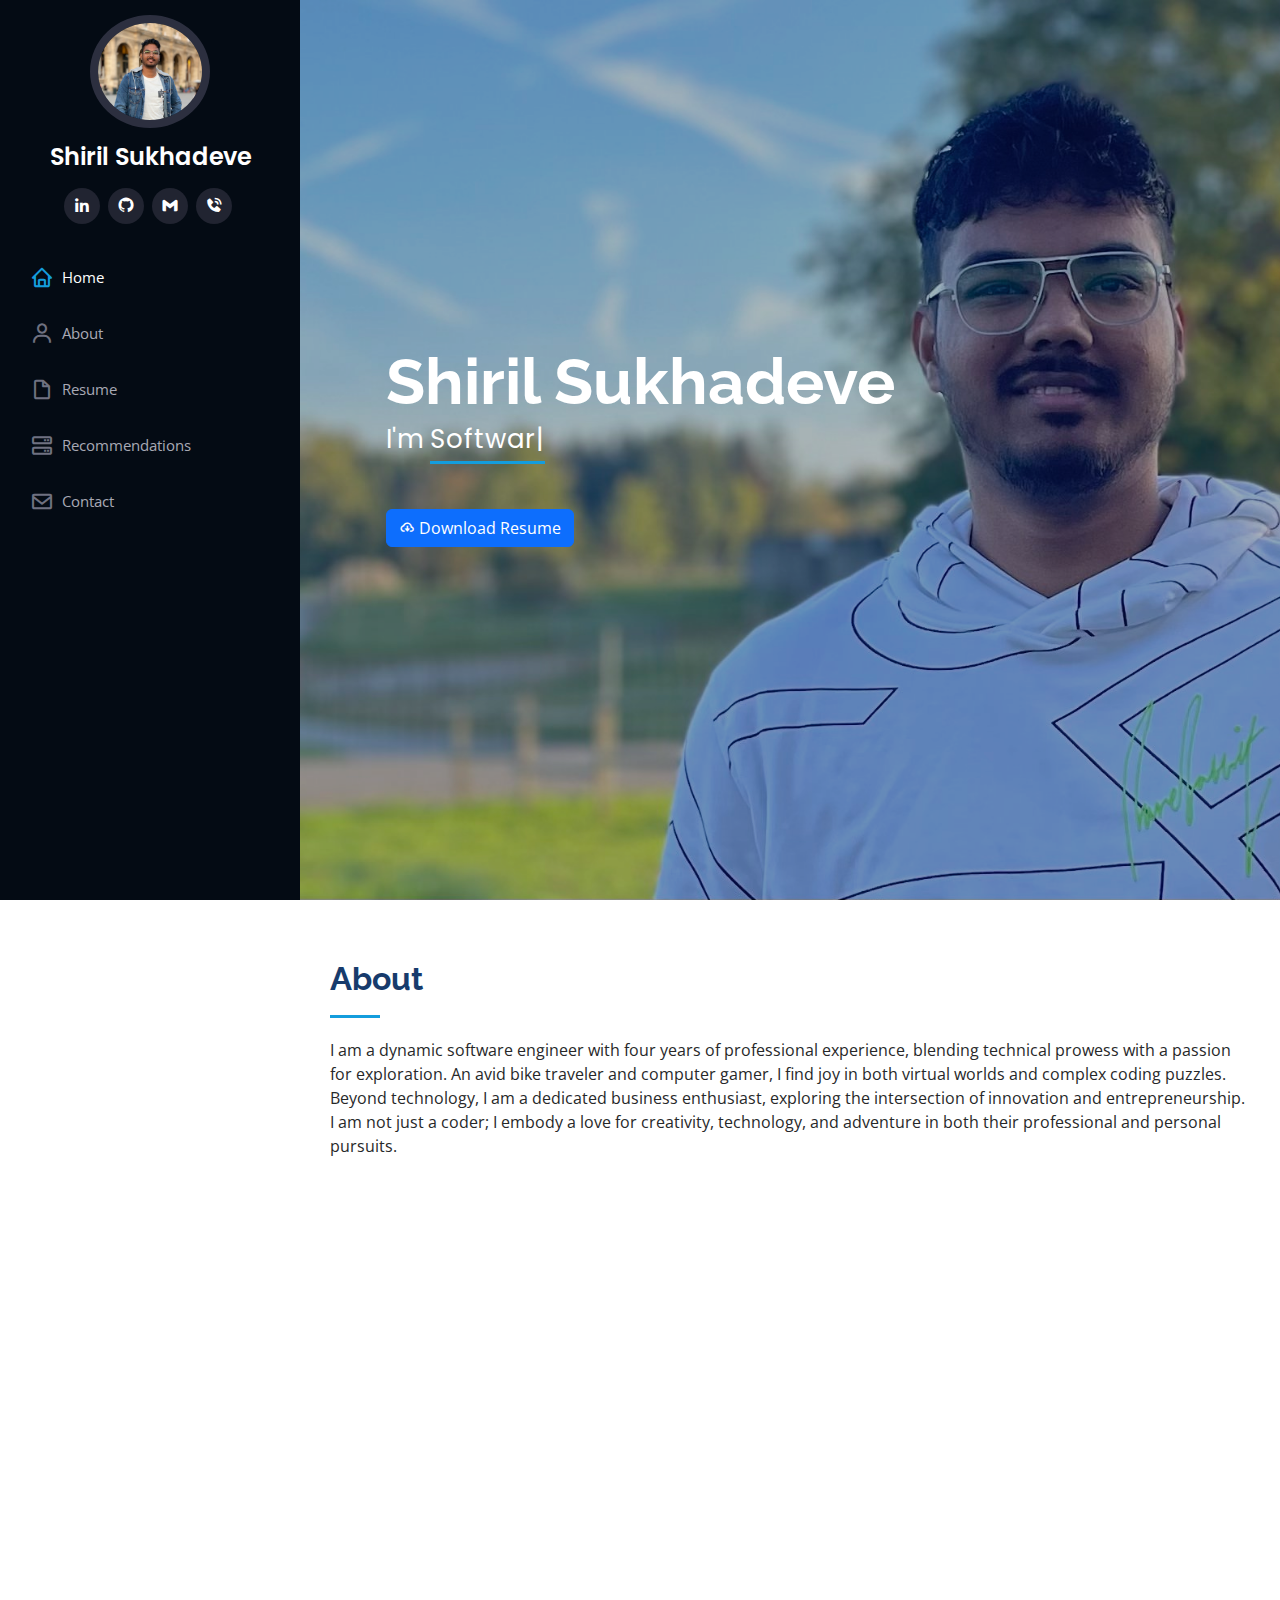
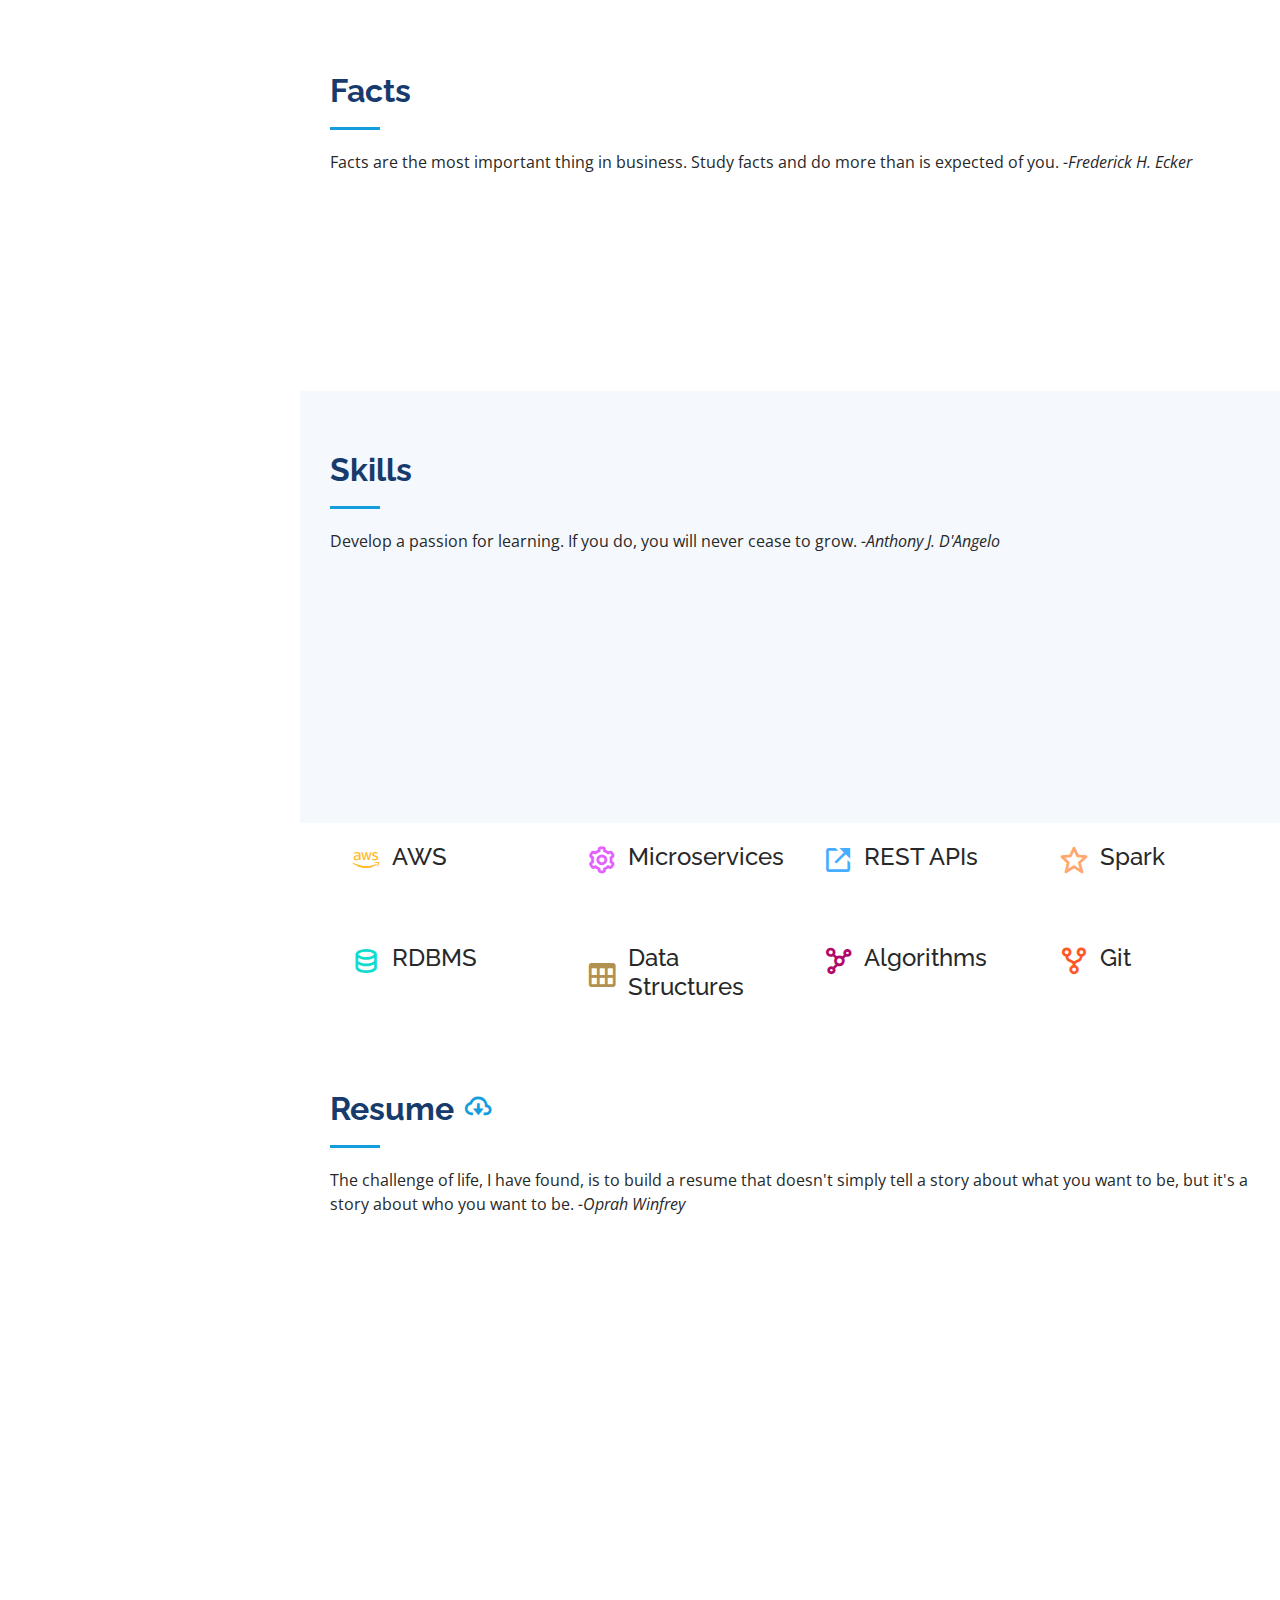
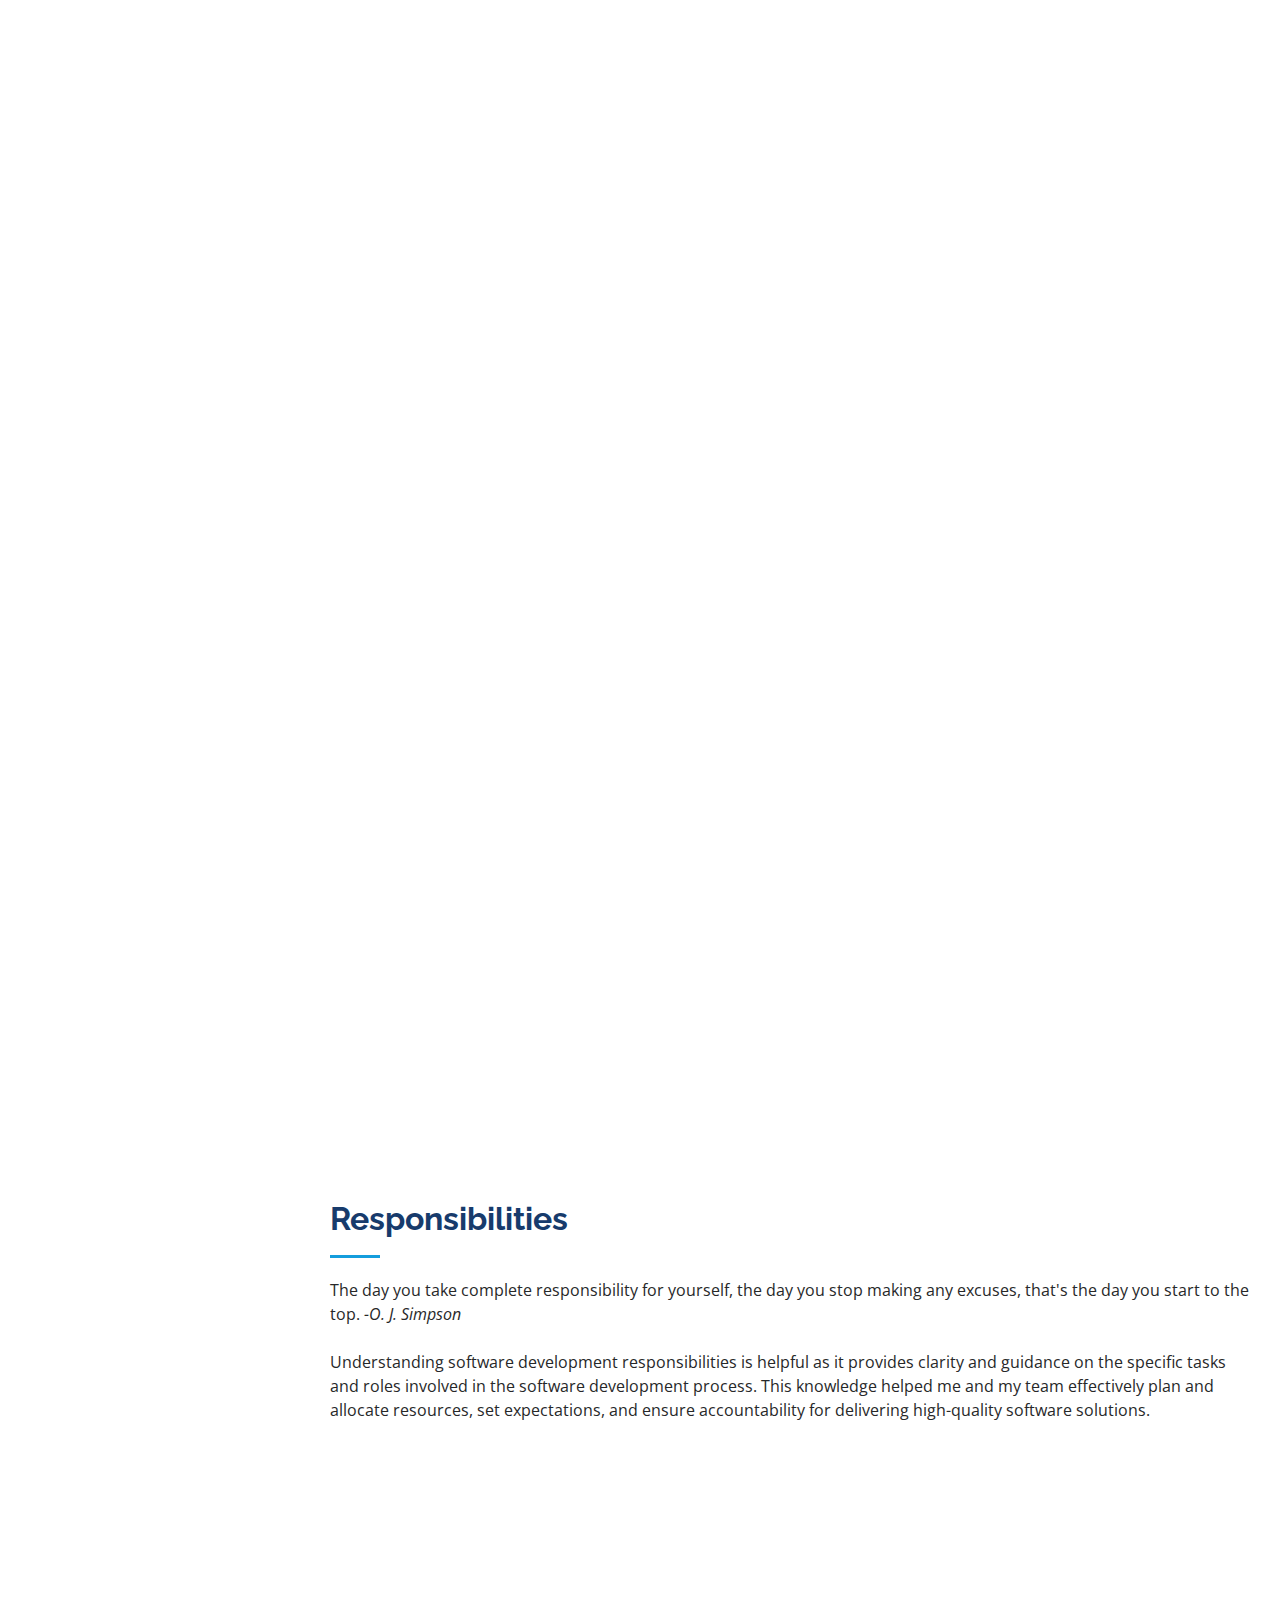
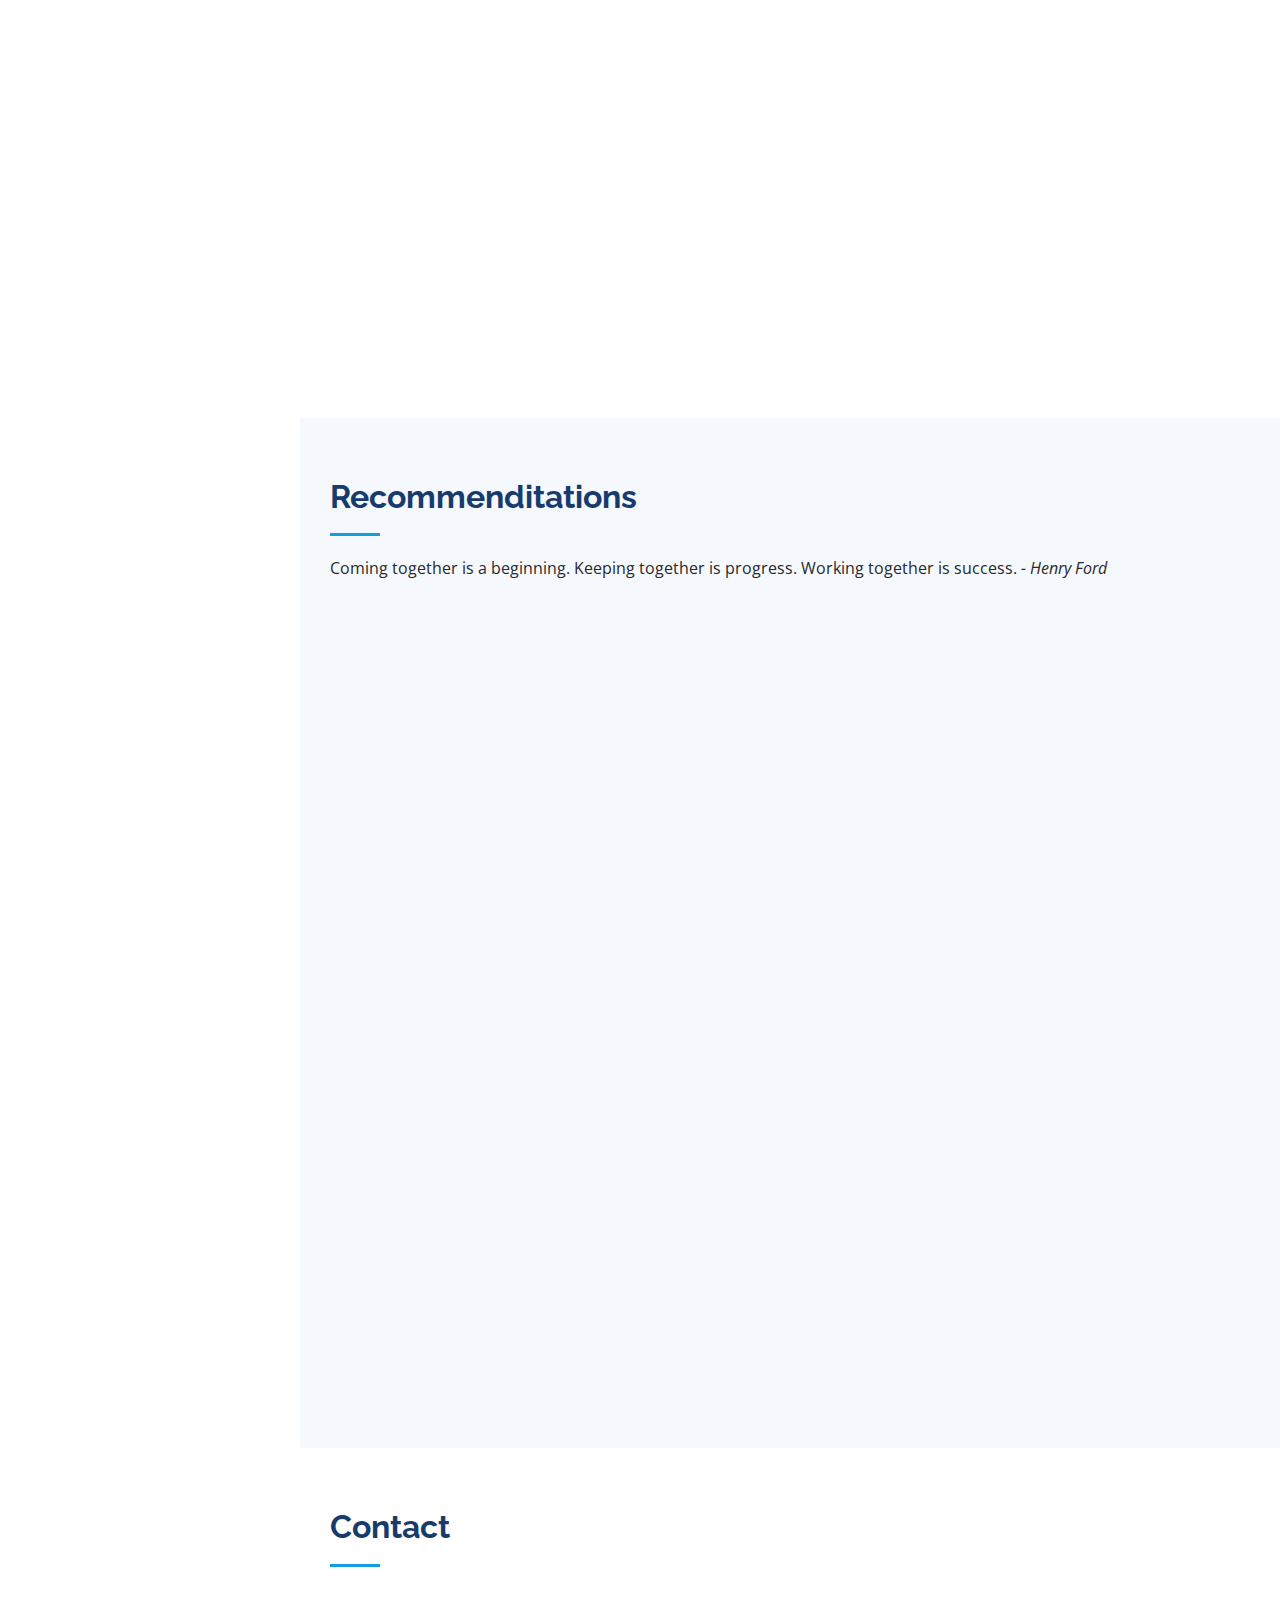
==== commit 54eaf16a: "Update contant email" ====
--- a/index.html
+++ b/index.html
@@ -106,7 +106,7 @@
             <div class="row">
               <div class="col-lg-6">
                 <ul>
-                  <li><i class="bi bi-chevron-right"></i> <strong>Website:</strong> <span>www.shirilsukhadeve.github.io</span></li>
+                  <li><i class="bi bi-chevron-right"></i> <strong>Website:</strong> <span><a href="https://shirilsukhadeve.github.io">shirilsukhadeve.github.io</a></span></li>
                   <li><i class="bi bi-chevron-right"></i> <strong>Phone:</strong> <span>(+91) 9168848883</span></li>
                   <li><i class="bi bi-chevron-right"></i> <strong>City:</strong> <span>Pune, India</span></li>
                 </ul>
@@ -114,7 +114,7 @@
               <div class="col-lg-6">
                 <ul>
                   <li><i class="bi bi-chevron-right"></i> <strong>Degree:</strong> <span>Master of Technology</span></li>
-                  <li><i class="bi bi-chevron-right"></i> <strong>Email:</strong> <span>shirilsukhadeve@gmail.com</span></li>
+                  <li><i class="bi bi-chevron-right"></i> <strong>Email:</strong> <span><a href="mailto:shirilsukhadeve@gmail.com">shirilsukhadeve@gmail.com</a></span></li>
                 </ul>
               </div>
             </div>
@@ -141,7 +141,7 @@
           <div class="col-lg-3 col-md-6 d-md-flex align-items-md-stretch" data-aos="fade-up" data-aos-delay="100">
             <div class="count-box">
               <i class="bi bi-journal-richtext"></i>
-              <span data-purecounter-start="0" data-purecounter-end="5" data-purecounter-duration="1" class="purecounter"></span>
+              <span data-purecounter-start="0" data-purecounter-end="6" data-purecounter-duration="1" class="purecounter"></span>
               <p><strong>Projects</strong></p>
             </div>
           </div>
@@ -157,7 +157,7 @@
           <div class="col-lg-3 col-md-6 d-md-flex align-items-md-stretch" data-aos="fade-up" data-aos-delay="300">
             <div class="count-box">
               <i class="bi bi-people"></i>
-              <span data-purecounter-start="0" data-purecounter-end="4" data-purecounter-duration="1" class="purecounter"></span>
+              <span data-purecounter-start="0" data-purecounter-end="5" data-purecounter-duration="1" class="purecounter"></span>
               <p><strong>Mentored</strong></p>
             </div>
           </div>
@@ -165,7 +165,7 @@
           <div class="col-lg-3 col-md-6 d-md-flex align-items-md-stretch" data-aos="fade-up">
             <div class="count-box">
               <i class="bi bi-emoji-smile"></i>
-              <span data-purecounter-start="0" data-purecounter-end="8" data-purecounter-duration="1" class="purecounter"></span>
+              <span data-purecounter-start="0" data-purecounter-end="9" data-purecounter-duration="1" class="purecounter"></span>
               <p><strong>Happy Customers</strong></p>
             </div>
           </div>
@@ -316,7 +316,7 @@
               <ul>
                 <li>Pune, Maharashtra, India</li>
                 <li>(+91) 9168848883</li>
-                <li>shirilsukhadeve@gmail.com</li>
+                <li><a href="mailto:shirilsukhadeve@gmail.com">shirilsukhadeve@gmail.com</a></li>
               </ul>
             </div>
 
@@ -665,7 +665,7 @@
               <div class="email">
                 <i class="bi bi-envelope"></i>
                 <h4>Email:</h4>
-                <p>shirilsukhadeve@gmail.com</p>
+                <p><a href="mailto:shirilsukhadeve@gmail.com">shirilsukhadeve@gmail.com</a></p>
               </div>
 
               <div class="phone">
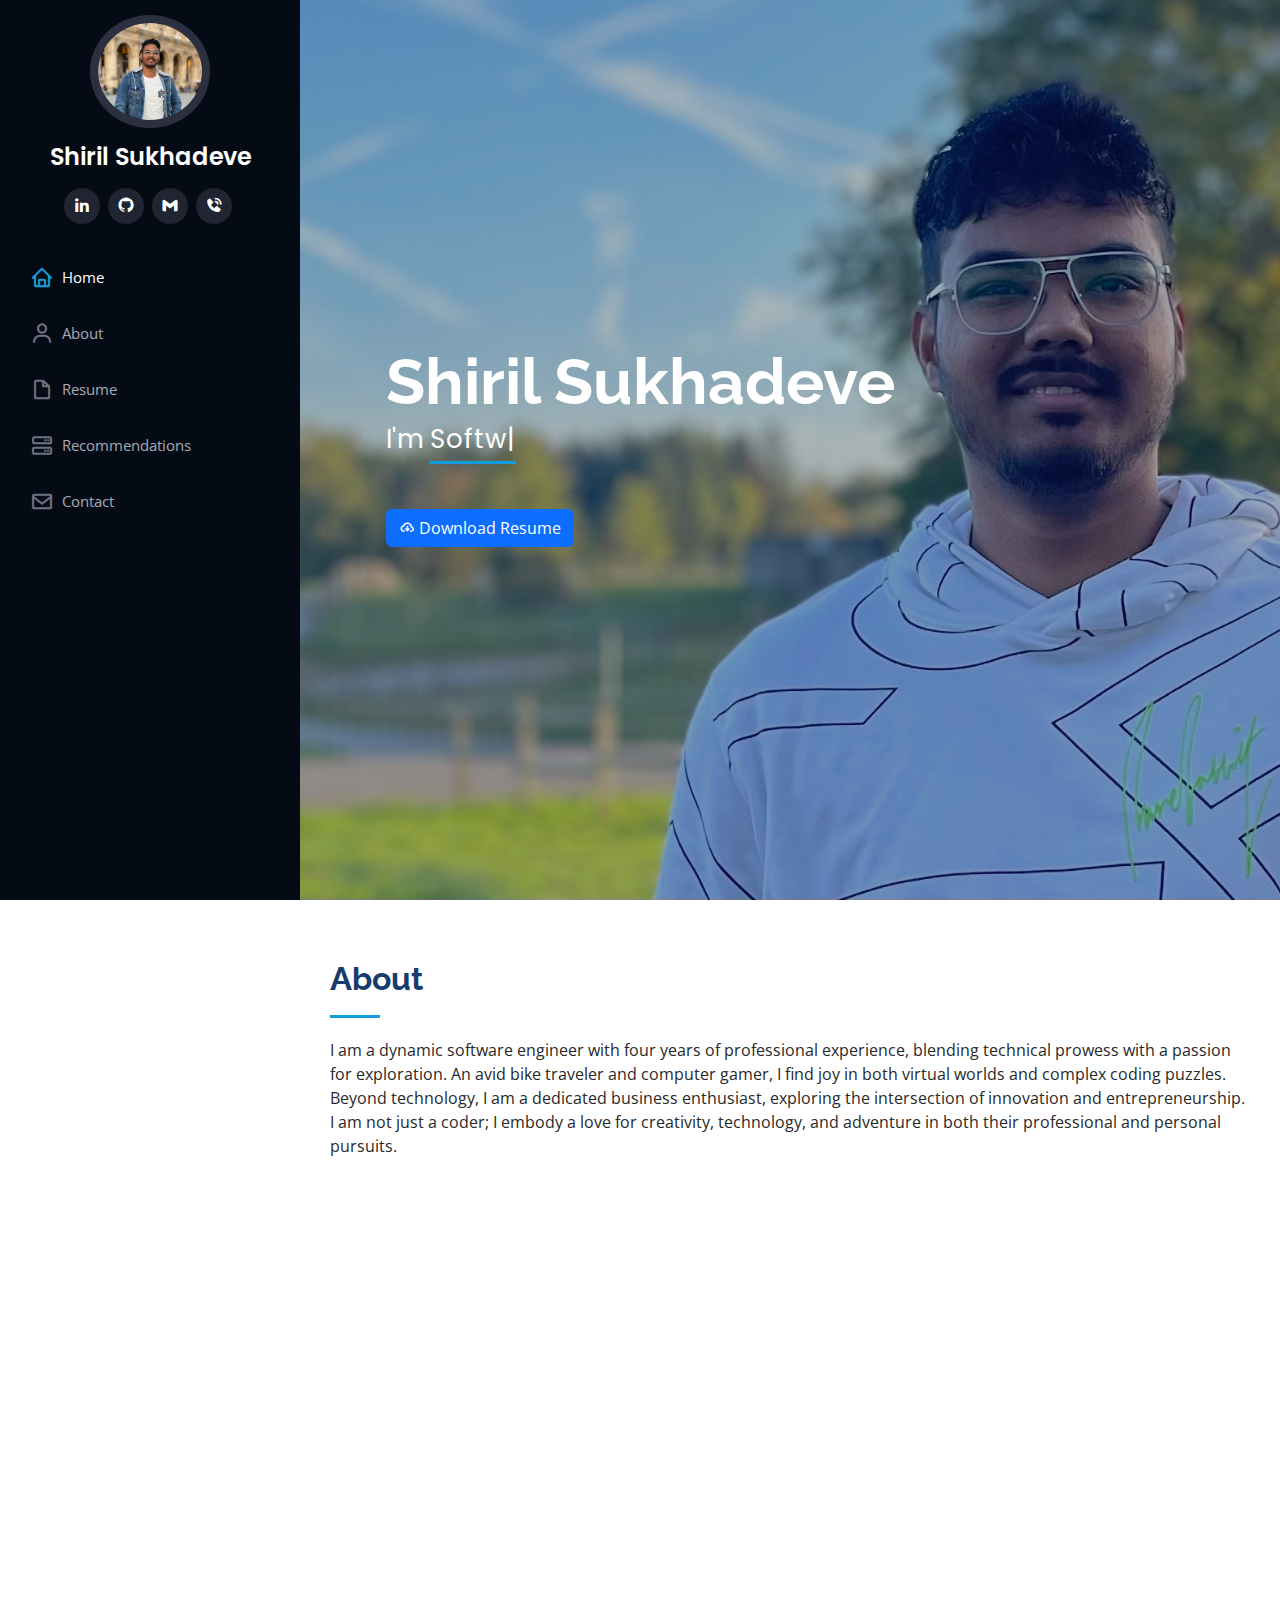
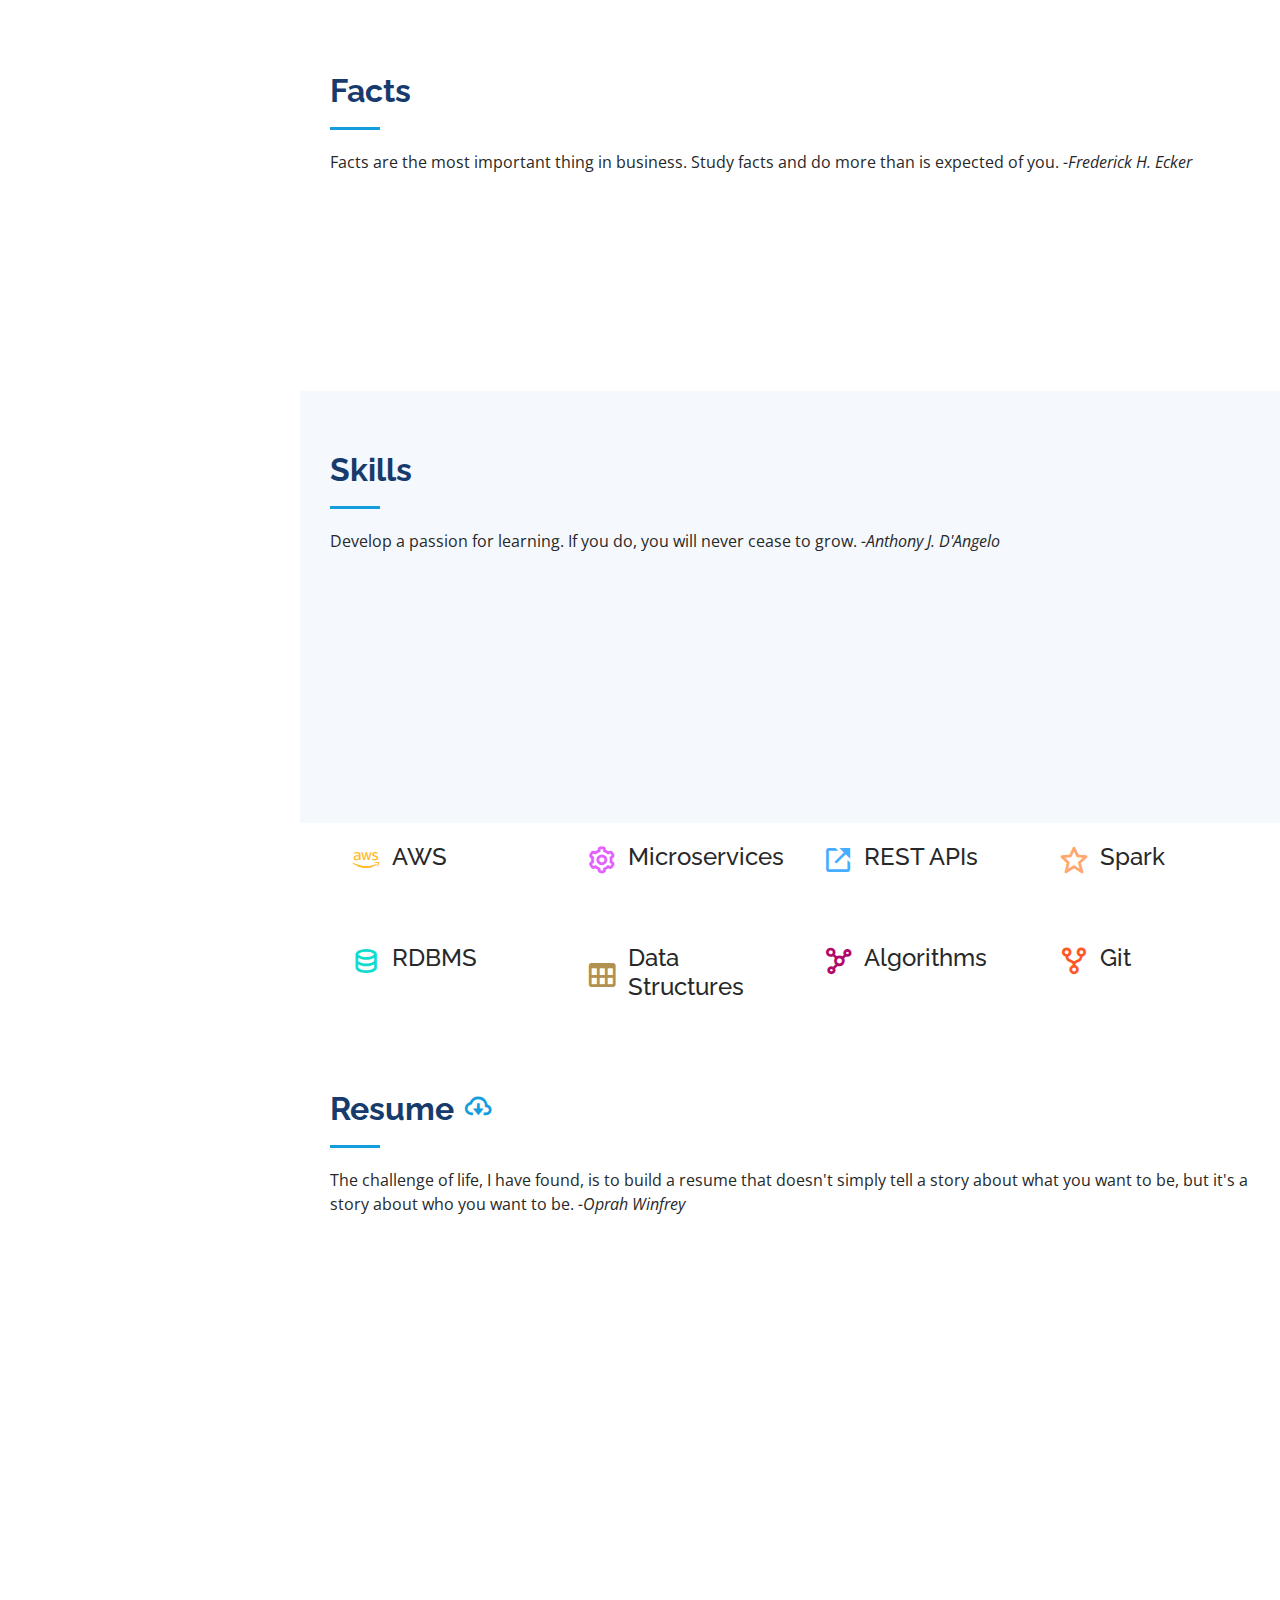
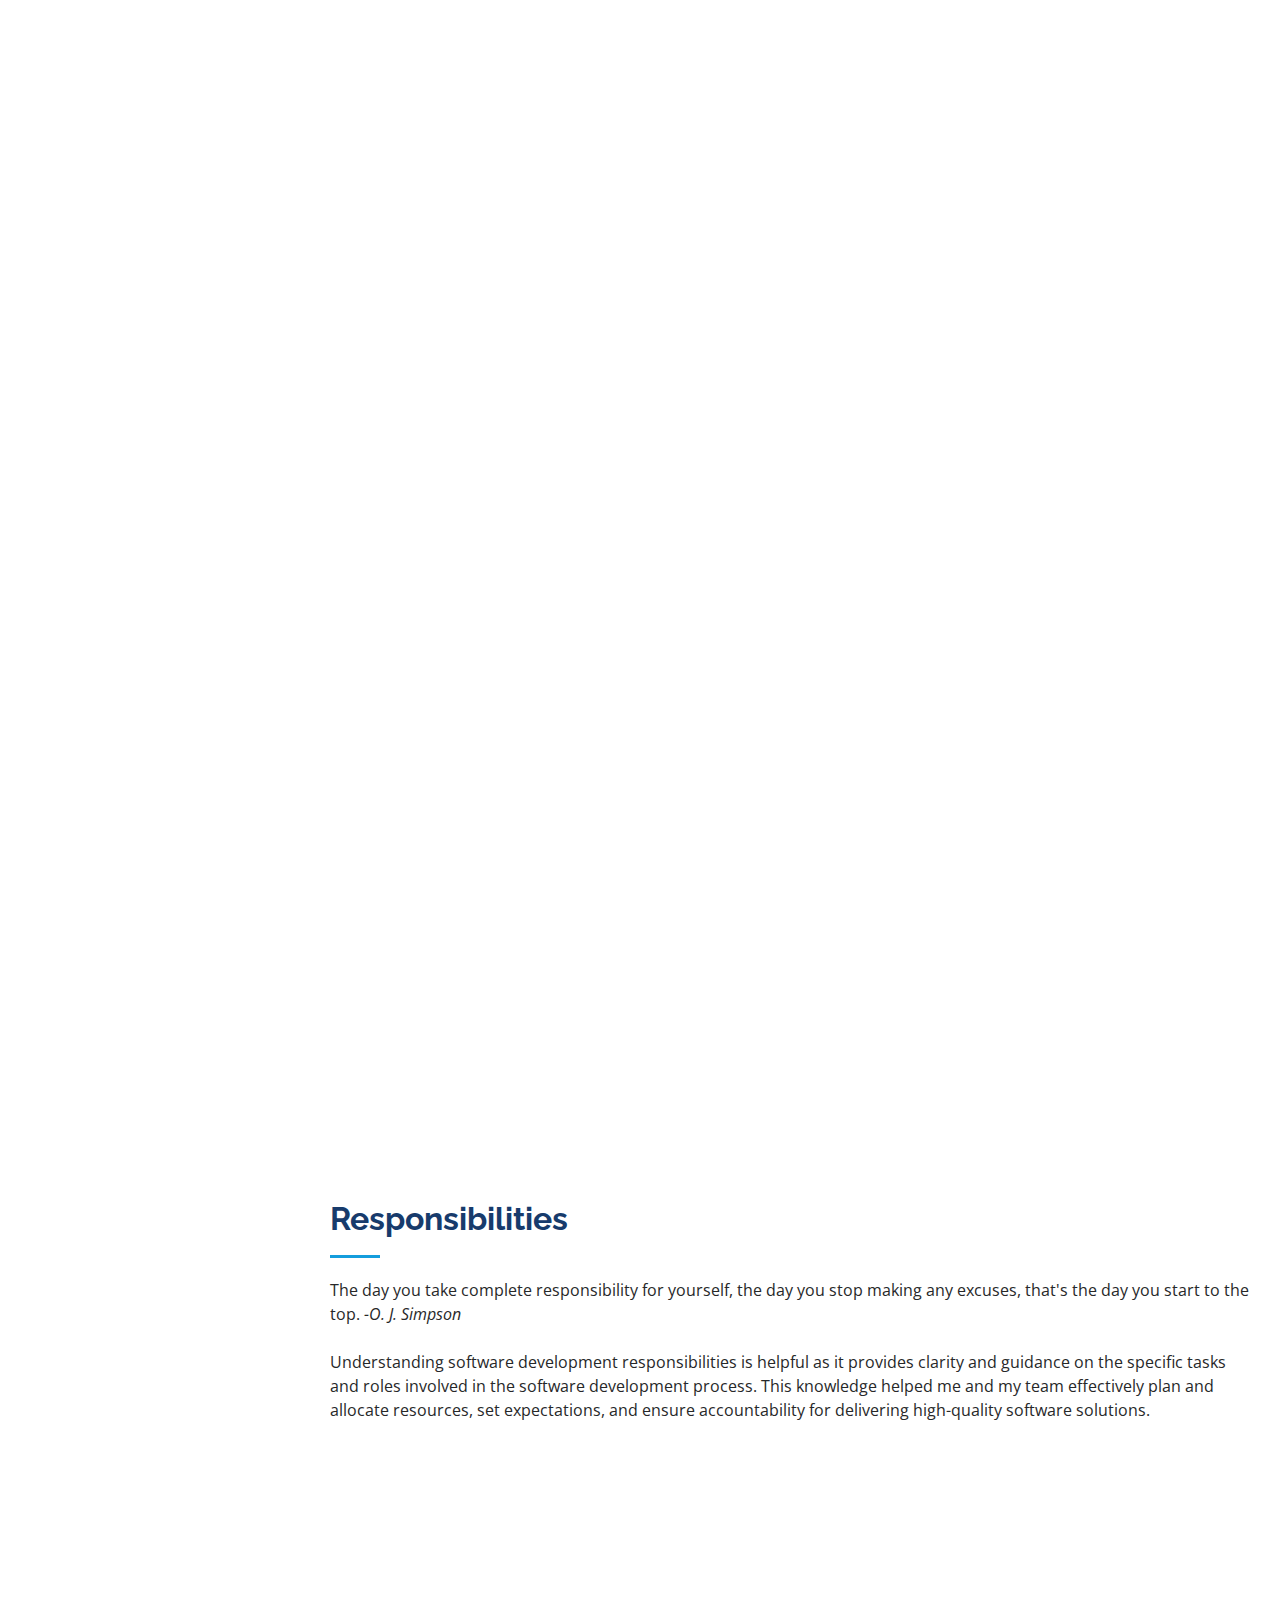
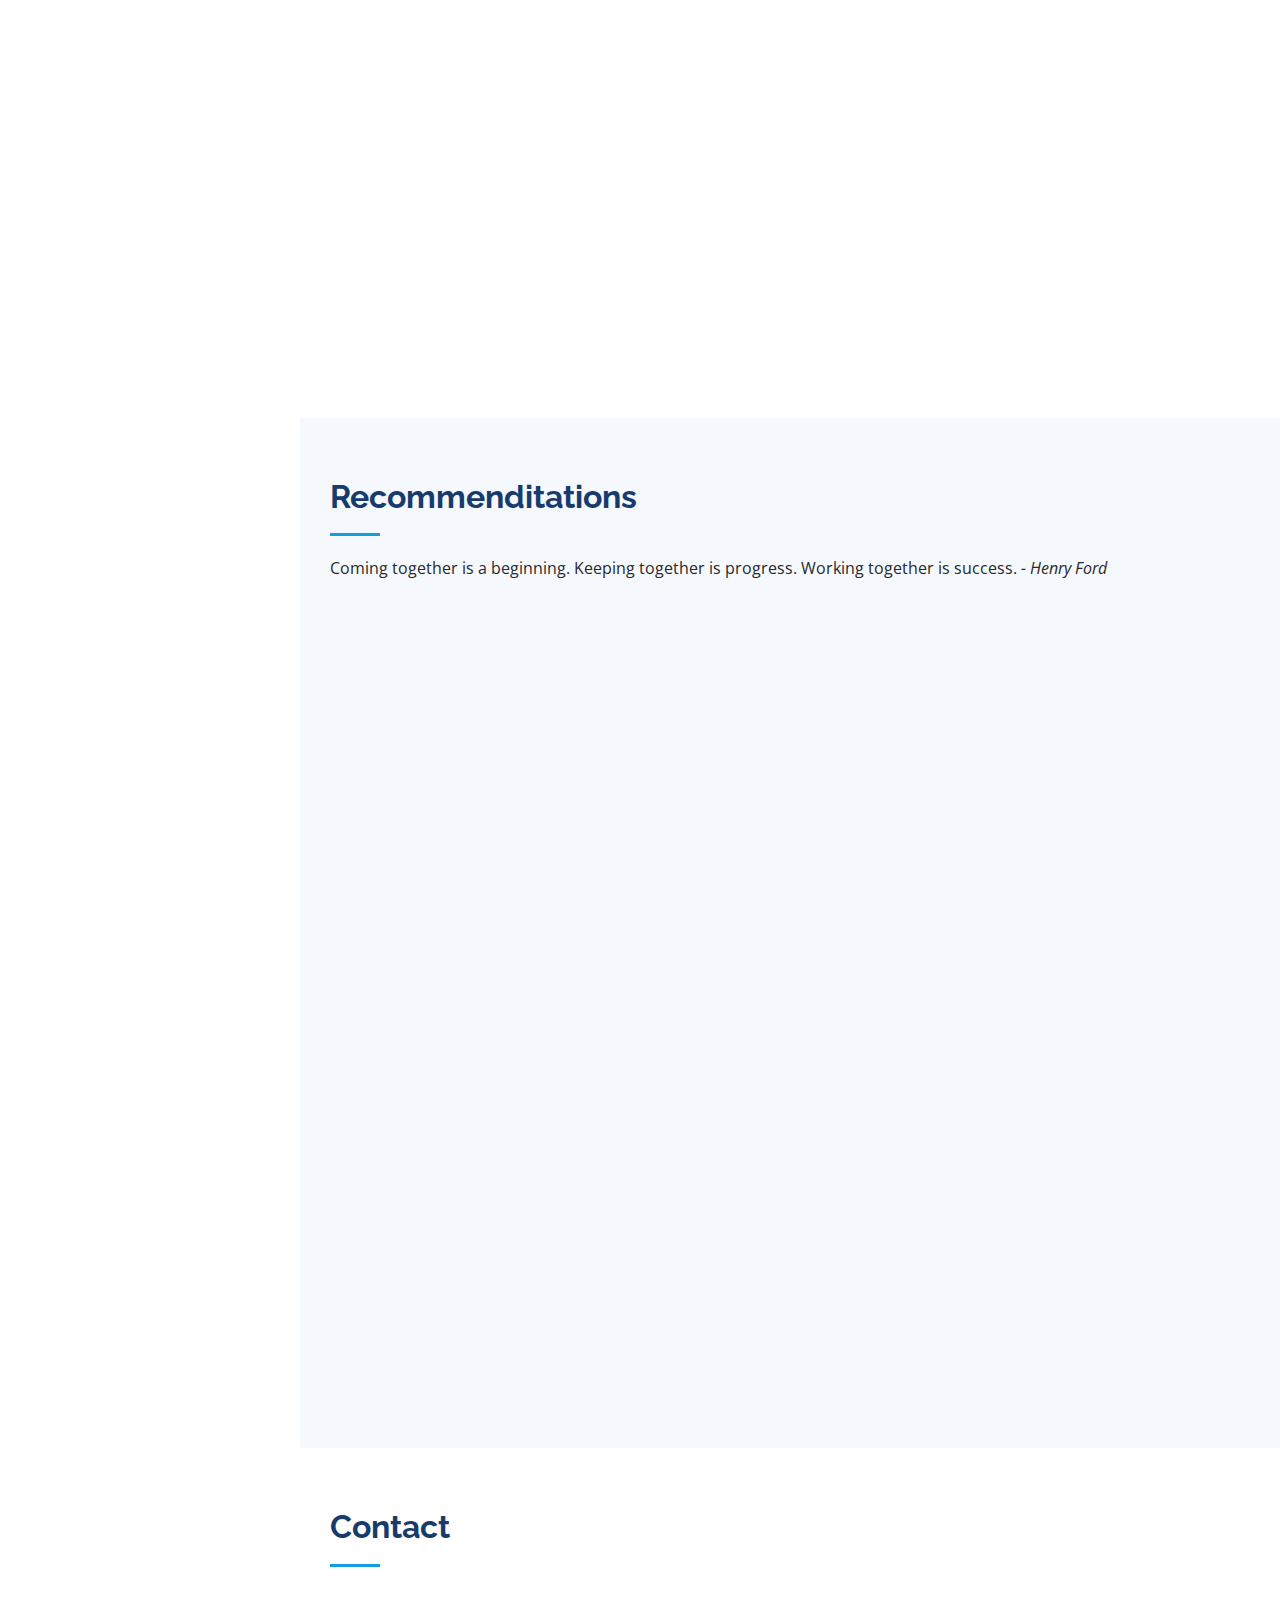
==== commit cd04f17c: "Update coursera link" ====
--- a/index.html
+++ b/index.html
@@ -348,7 +348,7 @@
             <div class="resume-item">
               <h4>Managing the Company of the Future</h4>
               <h5>06/2020 - 07/2020</h5>
-              <p><em><a href="https://coursera.org/share/755f5ad149c67523ce47bfca8e029825" class="CourseraCertificate" target="_blank">Certificate</a></em></p>
+              <p><em><a href="https://coursera.org/share/a8a26a2d195795c3e865bfbf160ece0d" class="CourseraCertificate" target="_blank">Certificate</a></em></p>
             </div>
 
             <h3 class="resume-title">Certifications</h3>
